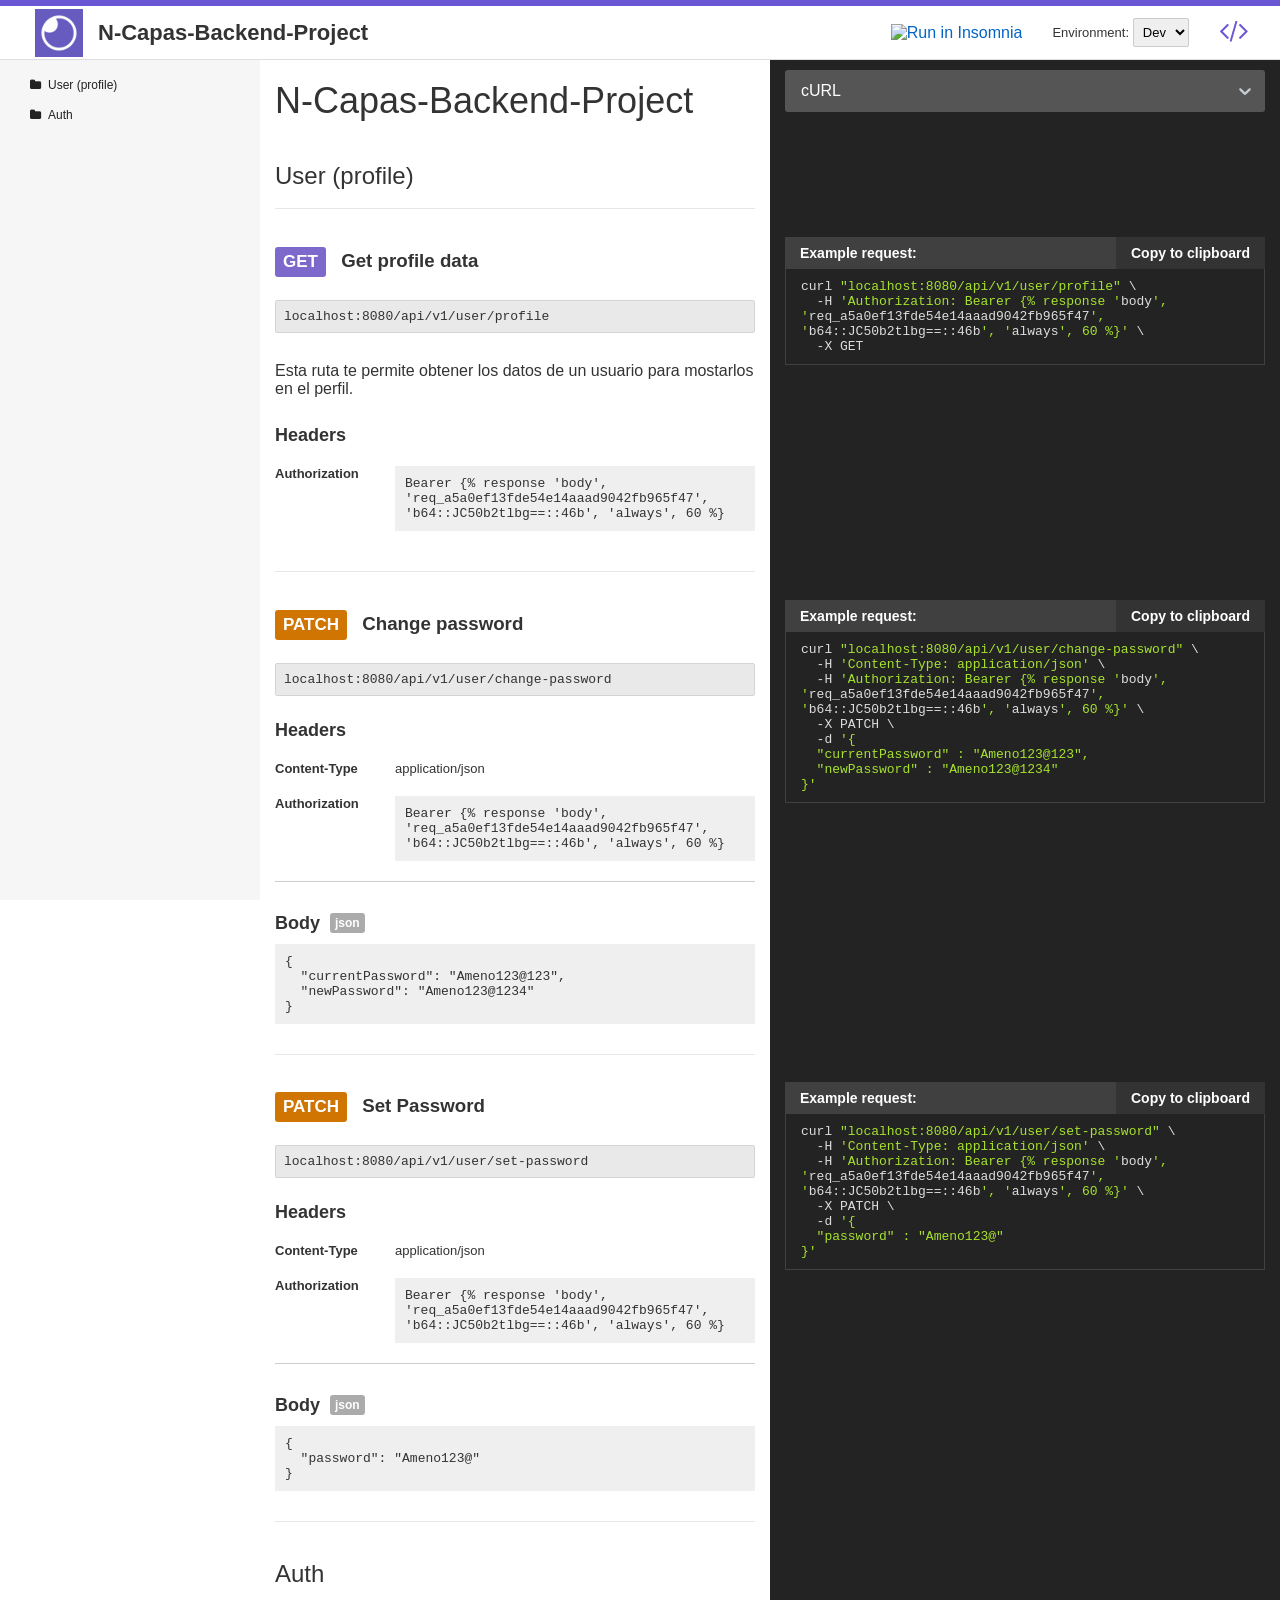
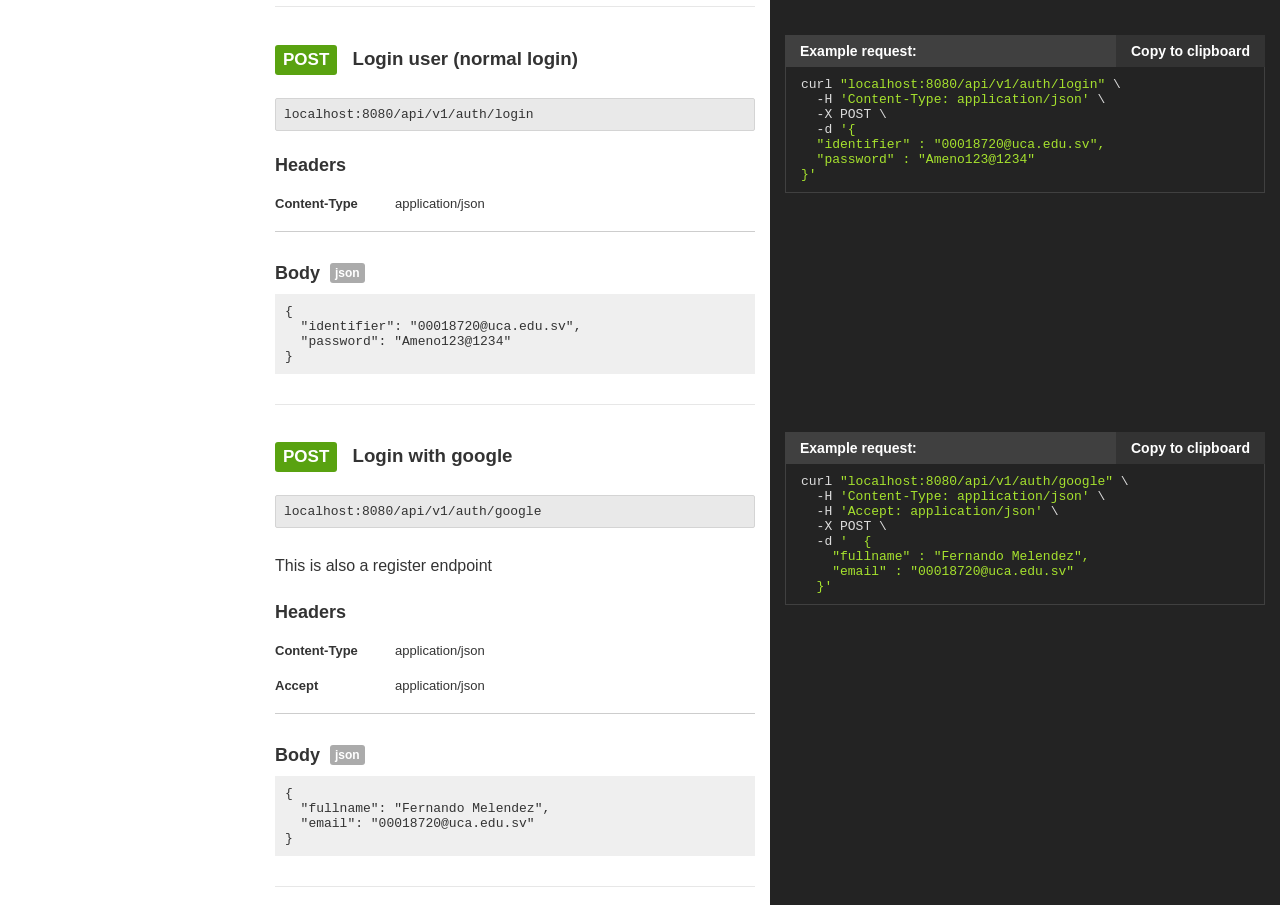
==== index.html @ dd10aa3c ":tada: Add documentation" ====
<!doctype html>
<html>
<head>
  <meta charset="utf8">
  <meta name="generator" content="Insomnia Documenter v0.4.1">
  <meta name="viewport" content="width=device-width, user-scalable=no">
  <link rel="shortcut icon" href="favicon.ico">
  <link rel="stylesheet" href="bundle.css">
  <script defer src="bundle.js"></script>
  <link href="https://stackpath.bootstrapcdn.com/font-awesome/4.7.0/css/font-awesome.min.css" rel="stylesheet"
    integrity="sha384-wvfXpqpZZVQGK6TAh5PVlGOfQNHSoD2xbE+QkPxCAFlNEevoEH3Sl0sibVcOQVnN" crossorigin="anonymous">
</head>
<body>
  <noscript>In order to view this documentation page, you have to enable JavaScript in your web browser.</noscript>
  <div id="app" data-root=""></div>
</body>
</html>
---- bundle.css ----
.item.svelte-u114qp{cursor:default;height:var(--height, 42px);line-height:var(--height, 42px);padding:var(--itemPadding, 0 20px);color:var(--itemColor, inherit);text-overflow:ellipsis;overflow:hidden;white-space:nowrap}.groupHeader.svelte-u114qp{text-transform:var(--groupTitleTextTransform, uppercase)}.groupItem.svelte-u114qp{padding-left:var(--groupItemPaddingLeft, 40px)}.item.svelte-u114qp:active{background:var(--itemActiveBackground, #b9daff)}.item.active.svelte-u114qp{background:var(--itemIsActiveBG, #007aff);color:var(--itemIsActiveColor, #fff)}.item.first.svelte-u114qp{border-radius:var(--itemFirstBorderRadius, 4px 4px 0 0)}.item.hover.svelte-u114qp:not(.active){background:var(--itemHoverBG, #e7f2ff)}
.listContainer.svelte-1rmpqnb{box-shadow:var(--listShadow, 0 2px 3px 0 rgba(44, 62, 80, 0.24));border-radius:var(--listBorderRadius, 4px);max-height:var(--listMaxHeight, 250px);overflow-y:auto;background:var(--listBackground, #fff)}.virtualList.svelte-1rmpqnb{height:var(--virtualListHeight, 200px)}.listGroupTitle.svelte-1rmpqnb{color:var(--groupTitleColor, #8f8f8f);cursor:default;font-size:var(--groupTitleFontSize, 12px);font-weight:var(--groupTitleFontWeight, 600);height:var(--height, 42px);line-height:var(--height, 42px);padding:var(--groupTitlePadding, 0 20px);text-overflow:ellipsis;overflow-x:hidden;white-space:nowrap;text-transform:var(--groupTitleTextTransform, uppercase)}.empty.svelte-1rmpqnb{text-align:var(--listEmptyTextAlign, center);padding:var(--listEmptyPadding, 20px 0);color:var(--listEmptyColor, #78848F)}
.multiSelectItem.svelte-1k6n0vy.svelte-1k6n0vy{background:var(--multiItemBG, #EBEDEF);margin:var(--multiItemMargin, 5px 5px 0 0);border-radius:var(--multiItemBorderRadius, 16px);height:var(--multiItemHeight, 32px);line-height:var(--multiItemHeight, 32px);display:flex;cursor:default;padding:var(--multiItemPadding, 0 10px 0 15px);max-width:100%}.multiSelectItem_label.svelte-1k6n0vy.svelte-1k6n0vy{margin:var(--multiLabelMargin, 0 5px 0 0);overflow:hidden;text-overflow:ellipsis;white-space:nowrap}.multiSelectItem.svelte-1k6n0vy.svelte-1k6n0vy:hover,.multiSelectItem.active.svelte-1k6n0vy.svelte-1k6n0vy{background-color:var(--multiItemActiveBG, #006FFF);color:var(--multiItemActiveColor, #fff)}.multiSelectItem.disabled.svelte-1k6n0vy.svelte-1k6n0vy:hover{background:var(--multiItemDisabledHoverBg, #EBEDEF);color:var(--multiItemDisabledHoverColor, #C1C6CC)}.multiSelectItem_clear.svelte-1k6n0vy.svelte-1k6n0vy{border-radius:var(--multiClearRadius, 50%);background:var(--multiClearBG, #52616F);min-width:var(--multiClearWidth, 16px);max-width:var(--multiClearWidth, 16px);height:var(--multiClearHeight, 16px);position:relative;top:var(--multiClearTop, 8px);text-align:var(--multiClearTextAlign, center);padding:var(--multiClearPadding, 1px)}.multiSelectItem_clear.svelte-1k6n0vy.svelte-1k6n0vy:hover,.active.svelte-1k6n0vy .multiSelectItem_clear.svelte-1k6n0vy{background:var(--multiClearHoverBG, #fff)}.multiSelectItem_clear.svelte-1k6n0vy:hover svg.svelte-1k6n0vy,.active.svelte-1k6n0vy .multiSelectItem_clear svg.svelte-1k6n0vy{fill:var(--multiClearHoverFill, #006FFF)}.multiSelectItem_clear.svelte-1k6n0vy svg.svelte-1k6n0vy{fill:var(--multiClearFill, #EBEDEF);vertical-align:top}
.selectContainer.svelte-l63srs.svelte-l63srs{--padding:0 16px;border:var(--border, 1px solid #d8dbdf);border-radius:var(--borderRadius, 3px);height:var(--height, 42px);position:relative;display:flex;align-items:center;padding:var(--padding);background:var(--background, #fff)}.selectContainer.svelte-l63srs input.svelte-l63srs{cursor:default;border:none;color:var(--inputColor, #3f4f5f);height:var(--height, 42px);line-height:var(--height, 42px);padding:var(--inputPadding, var(--padding));width:100%;background:transparent;font-size:var(--inputFontSize, 14px);letter-spacing:var(--inputLetterSpacing, -0.08px);position:absolute;left:var(--inputLeft, 0)}.selectContainer.svelte-l63srs input.svelte-l63srs::placeholder{color:var(--placeholderColor, #78848f);opacity:var(--placeholderOpacity, 1)}.selectContainer.svelte-l63srs input.svelte-l63srs:focus{outline:none}.selectContainer.svelte-l63srs.svelte-l63srs:hover{border-color:var(--borderHoverColor, #b2b8bf)}.selectContainer.focused.svelte-l63srs.svelte-l63srs{border-color:var(--borderFocusColor, #006fe8)}.selectContainer.disabled.svelte-l63srs.svelte-l63srs{background:var(--disabledBackground, #ebedef);border-color:var(--disabledBorderColor, #ebedef);color:var(--disabledColor, #c1c6cc)}.selectContainer.disabled.svelte-l63srs input.svelte-l63srs::placeholder{color:var(--disabledPlaceholderColor, #c1c6cc);opacity:var(--disabledPlaceholderOpacity, 1)}.selectedItem.svelte-l63srs.svelte-l63srs{line-height:var(--height, 42px);height:var(--height, 42px);overflow-x:hidden;padding:var(--selectedItemPadding, 0 20px 0 0)}.selectedItem.svelte-l63srs.svelte-l63srs:focus{outline:none}.clearSelect.svelte-l63srs.svelte-l63srs{position:absolute;right:var(--clearSelectRight, 10px);top:var(--clearSelectTop, 11px);bottom:var(--clearSelectBottom, 11px);width:var(--clearSelectWidth, 20px);color:var(--clearSelectColor, #c5cacf);flex:none !important}.clearSelect.svelte-l63srs.svelte-l63srs:hover{color:var(--clearSelectHoverColor, #2c3e50)}.selectContainer.focused.svelte-l63srs .clearSelect.svelte-l63srs{color:var(--clearSelectFocusColor, #3f4f5f)}.indicator.svelte-l63srs.svelte-l63srs{position:absolute;right:var(--indicatorRight, 10px);top:var(--indicatorTop, 11px);width:var(--indicatorWidth, 20px);height:var(--indicatorHeight, 20px);color:var(--indicatorColor, #c5cacf)}.indicator.svelte-l63srs svg.svelte-l63srs{display:inline-block;fill:var(--indicatorFill, currentcolor);line-height:1;stroke:var(--indicatorStroke, currentcolor);stroke-width:0}.spinner.svelte-l63srs.svelte-l63srs{position:absolute;right:var(--spinnerRight, 10px);top:var(--spinnerLeft, 11px);width:var(--spinnerWidth, 20px);height:var(--spinnerHeight, 20px);color:var(--spinnerColor, #51ce6c);animation:svelte-l63srs-rotate 0.75s linear infinite}.spinner_icon.svelte-l63srs.svelte-l63srs{display:block;height:100%;transform-origin:center center;width:100%;position:absolute;top:0;bottom:0;left:0;right:0;margin:auto;-webkit-transform:none}.spinner_path.svelte-l63srs.svelte-l63srs{stroke-dasharray:90;stroke-linecap:round}.multiSelect.svelte-l63srs.svelte-l63srs{display:flex;padding:var(--multiSelectPadding, 0 35px 0 16px);height:auto;flex-wrap:wrap;align-items:stretch}.multiSelect.svelte-l63srs>.svelte-l63srs{flex:1 1 50px}.selectContainer.multiSelect.svelte-l63srs input.svelte-l63srs{padding:var(--multiSelectInputPadding, 0);position:relative;margin:var(--multiSelectInputMargin, 0)}.hasError.svelte-l63srs.svelte-l63srs{border:var(--errorBorder, 1px solid #ff2d55);background:var(--errorBackground, #fff)}@keyframes svelte-l63srs-rotate{100%{transform:rotate(360deg)}}
.selection.svelte-17yna57{text-overflow:ellipsis;overflow-x:hidden;white-space:nowrap}
svelte-virtual-list-viewport.svelte-8nn5yg{position:relative;overflow-y:auto;-webkit-overflow-scrolling:touch;display:block}svelte-virtual-list-contents.svelte-8nn5yg,svelte-virtual-list-row.svelte-8nn5yg{display:block}svelte-virtual-list-row.svelte-8nn5yg{overflow:hidden}
.hljs{display:block;overflow-x:auto;padding:0.5em;background:#272822;color:#ddd}.hljs-tag,.hljs-keyword,.hljs-selector-tag,.hljs-literal,.hljs-strong,.hljs-name{color:#f92672}.hljs-code{color:#66d9ef}.hljs-class .hljs-title{color:white}.hljs-attribute,.hljs-symbol,.hljs-regexp,.hljs-link{color:#bf79db}.hljs-string,.hljs-bullet,.hljs-subst,.hljs-title,.hljs-section,.hljs-emphasis,.hljs-type,.hljs-built_in,.hljs-builtin-name,.hljs-selector-attr,.hljs-selector-pseudo,.hljs-addition,.hljs-variable,.hljs-template-tag,.hljs-template-variable{color:#a6e22e}.hljs-comment,.hljs-quote,.hljs-deletion,.hljs-meta{color:#75715e}.hljs-keyword,.hljs-selector-tag,.hljs-literal,.hljs-doctag,.hljs-title,.hljs-section,.hljs-type,.hljs-selector-id{font-weight:bold}html,body{position:relative;width:100%}body{color:#333;margin:0;box-sizing:border-box;font-family:-apple-system, BlinkMacSystemFont, "Segoe UI", Roboto, Oxygen-Sans, Ubuntu, Cantarell, "Helvetica Neue", sans-serif}h1{font-size:36px}h1,h2,h3,h4{font-weight:normal;margin:0;padding:10px 0}hr{border:none;display:block;height:1px;background:#e7e7e7}a{color:#0064c8;text-decoration:none}a:hover{text-decoration:underline}label{display:block}input,button,select,textarea{font-family:inherit;font-size:inherit;padding:0.4em;margin:0 0 0.5em 0;box-sizing:border-box;border:1px solid #ccc;border-radius:2px}input:disabled{color:#ccc}input[type="range"]{height:0}button{color:#333;background-color:#f4f4f4;outline:none}button:active{background-color:#ddd}button:focus{background-color:#666}.row{display:flex;height:100%}.left,.right{box-sizing:border-box;padding:10px 15px;flex:1;min-width:50%}.left{transition-duration:.2s;transition-timing-function:cubic-bezier(0.4, 0, 0.2, 1);transition-property:min-width;will-change:transform}.right{background:#232323;color:#fff;max-width:0}.wrapper.hide-right .left{min-width:100%}.sidebar-list-link{display:block;padding:5px 15px;margin-bottom:5px;text-decoration:none;color:#222;border-top-left-radius:5px;border-bottom-left-radius:5px}.sidebar-list-link:hover{background:rgba(0, 0, 0, 0.05);text-decoration:none}.sidebar-list-link.expanded{background:rgba(0, 0, 0, 0.1)}.sidebar-list-link::before,.sidebar-list-link span,.sidebar-list-link strong{display:inline-block;vertical-align:middle}.sidebar-list-link::before{margin-right:7px}.sidebar-list-link strong{font-size:11px;margin-right:5px}.sidebar-list-link strong.get{color:#7d69cb}.sidebar-list-link strong.post{color:#59a210}.sidebar-list-link strong.put{color:#ff9a1f}.sidebar-list-link strong.patch{color:#d07502}.sidebar-list-link strong.delete{color:#d04444}.sidebar-list-link strong.options,.sidebar-list-link strong.head{color:#1c90b4}.request-title{font-weight:600}.request-title strong{display:inline-block;padding:5px 8px;text-transform:uppercase;color:#fff;border-radius:3px;margin-right:10px;font-size:17px;background:#1c90b4}.request-title strong.get{background:#7d69cb}.request-title strong.post{background:#59a210}.request-title strong.put{background:#ff9a1f}.request-title strong.patch{background:#d07502}.request-title strong.delete{background:#d04444}.hljs{padding:0;background:transparent}.description{overflow-x:auto}.description code,.description pre{background:#eee;text-shadow:0 1px #fff;padding:0 .3em;white-space:pre-wrap;overflow-wrap:break-word}.description pre{padding:10px 15px}.description pre code{padding:0}.language-selector .selectContainer{transition:background 150ms linear}.language-selector .selectContainer:hover{background:#454545}.language-selector .selectContainer *{cursor:pointer !important}.table pre{margin:0;background:#efefef;padding:10px;white-space:pre-wrap;overflow-wrap:break-word}.tables .table:last-child{border-bottom:none !important}.hamburger-toggler{display:none}.example-toggler{margin-right:32px;font-size:1.7em;position:relative;color:#6a57d5;bottom:2px}.example-toggler.inactive{color:#c9c9c9}.env-variable{font-weight:bold;color:white;margin:0 1px;background-color:#414141;padding:2px 6px;border-radius:3px}table{background:#fff;border:solid 1px #ddd;margin-bottom:1.25rem;width:100%;border-collapse:collapse}table thead,table tfoot{background:#f5f5f5}table th,table td{color:#222222;padding:0.5rem}table tr:nth-of-type(even){background:#F9F9F9}@media only screen and (max-width: 1000px){aside{display:none}.content{margin-left:0 !important}.row{display:block}.left,.right{width:auto;max-width:100%}.right{padding:0}.language-selector{padding:10px}.language-selector select{margin:0}header .environment span{display:none}header .title{font-size:18px !important}header .logo{margin-left:0 !important;padding:0 !important}header .environment{padding:0 5px !important}header .run,header .example-toggler{display:none !important}.hamburger-toggler{display:inline-block;padding:15px}}header{box-sizing:border-box;position:fixed;top:0;left:0;right:0;border-bottom:1px solid #dedede;background:#fff;z-index:10000;display:flex;justify-content:space-between;height:60px;overflow:hidden}header .header-left,header .header-right{display:flex;align-items:center;flex-wrap:wrap}header .title{padding:0 10px;margin:0;font-size:22px;font-weight:600;display:inline-block;vertical-align:middle}header .hamburger-toggler{vertical-align:middle;font-size:22px;color:#000;cursor:pointer}header .logo{display:inline-block;vertical-align:middle;padding:0 5px;margin-left:30px;width:48px;height:48px}header .logo img{width:100%;height:100%}header .environment{font-size:13px;padding:0 30px;display:inline-block;vertical-align:middle}header .environment select{margin-bottom:0}header .run{display:inline-block;vertical-align:middle}.example-toggler{cursor:pointer}.wrapper{margin-top:60px}
.error-page.svelte-19j2wr5{width:760px;margin:60px auto 0}@media only screen and ( max-width: 760px ){.error-page.svelte-19j2wr5{width:auto;padding:15px}}
.content.svelte-1jbhgwi{margin-left:260px;overflow-x:hidden}.language-selector.svelte-1jbhgwi{text-align:center}.language-selector.svelte-1jbhgwi{--background:#555;--color:#fff;--listBackground:#343434;--itemHoverBG:#121212;--itemIsActiveBG:#6a57d5;--listMaxHeight:auto;--border:none}
aside.svelte-dekk65{background:#f6f6f6;width:260px;position:fixed;top:60px;left:0;bottom:0;overflow:auto;text-overflow:clip;white-space:nowrap;z-index:10001}aside.visible.svelte-dekk65{display:block}
.anchor.svelte-1qvssvw.svelte-1qvssvw{display:block;position:relative;top:-60px;visibility:hidden;height:0}pre.url.svelte-1qvssvw.svelte-1qvssvw{padding:8px;background:#e9e9e9;border:1px solid #d4d4d4;border-radius:2px;overflow-x:auto}.code-example.svelte-1qvssvw .header.svelte-1qvssvw{display:flex;justify-content:space-between;background:#404040;color:#fff;font-size:14px;font-weight:600}.code-example.svelte-1qvssvw .header .title.svelte-1qvssvw,.code-example.svelte-1qvssvw .header .copy span.svelte-1qvssvw{padding:8px 15px}.code-example.svelte-1qvssvw .header .copy span.svelte-1qvssvw{cursor:pointer;display:inline-block;text-decoration:none !important;color:#fff;background:#333}.code-example.svelte-1qvssvw pre.svelte-1qvssvw{padding:10px 15px;border:1px solid #404040;border-top:0;margin:0;white-space:pre-wrap;overflow-x:auto}.example-response.svelte-1qvssvw.svelte-1qvssvw{margin-top:25px}.example-response.default.svelte-1qvssvw .header.svelte-1qvssvw{background:#675bc0}.example-response.default.svelte-1qvssvw pre.svelte-1qvssvw{border-color:#675bc0}.example-response.info.svelte-1qvssvw .header.svelte-1qvssvw{background:#3949ab}.example-response.info.svelte-1qvssvw pre.svelte-1qvssvw{border-color:#3949ab}.example-response.success.svelte-1qvssvw .header.svelte-1qvssvw{background:#43a047}.example-response.success.svelte-1qvssvw pre.svelte-1qvssvw{border-color:#43a047}.example-response.redirect.svelte-1qvssvw .header.svelte-1qvssvw{background:#6d4c41}.example-response.redirect.svelte-1qvssvw pre.svelte-1qvssvw{border-color:#6d4c41}.example-response.client-error.svelte-1qvssvw .header.svelte-1qvssvw{background:#fb8c00}.example-response.client-error.svelte-1qvssvw pre.svelte-1qvssvw{border-color:#fb8c00}.example-response.server-error.svelte-1qvssvw .header.svelte-1qvssvw{background:#e53935}.example-response.server-error.svelte-1qvssvw pre.svelte-1qvssvw{border-color:#e53935}
.table.svelte-t9o7qk.svelte-t9o7qk{padding:10px 0;border-bottom:1px solid #cdcdcd;margin-bottom:20px}.table.svelte-t9o7qk .header.svelte-t9o7qk{font-size:18px;font-weight:600;margin-bottom:10px}.table.svelte-t9o7qk .header span.svelte-t9o7qk,.table.svelte-t9o7qk .header .note.svelte-t9o7qk{display:inline-block;vertical-align:middle}.table.svelte-t9o7qk .header .note.svelte-t9o7qk{font-size:12px;margin-left:5px;padding:3px 5px;background:#ababab;border-radius:3px;color:#fff}.table.svelte-t9o7qk .row.svelte-t9o7qk{display:flex;justify-content:space-between;font-size:13px}.table.svelte-t9o7qk .row .name.svelte-t9o7qk,.table.svelte-t9o7qk .row .value.svelte-t9o7qk{padding:10px 0;overflow-wrap:break-word}.table.svelte-t9o7qk .row .name.svelte-t9o7qk{font-weight:600;min-width:25%}.table.svelte-t9o7qk .row .value.svelte-t9o7qk{width:75%}.table.svelte-t9o7qk .row.description.svelte-t9o7qk{color:#787878;margin-bottom:10px}
.sidebar-list-link.svelte-dbizbl{cursor:pointer}.sidebar-list-link.svelte-dbizbl::before{font-family:FontAwesome;content:'\f07b'}.sidebar-list-link.expanded.svelte-dbizbl::before{content:'\f07c'}ul.svelte-dbizbl{list-style-type:none;padding-inline-start:15px;font-size:12px}

/*# sourceMappingURL=bundle.css.map */
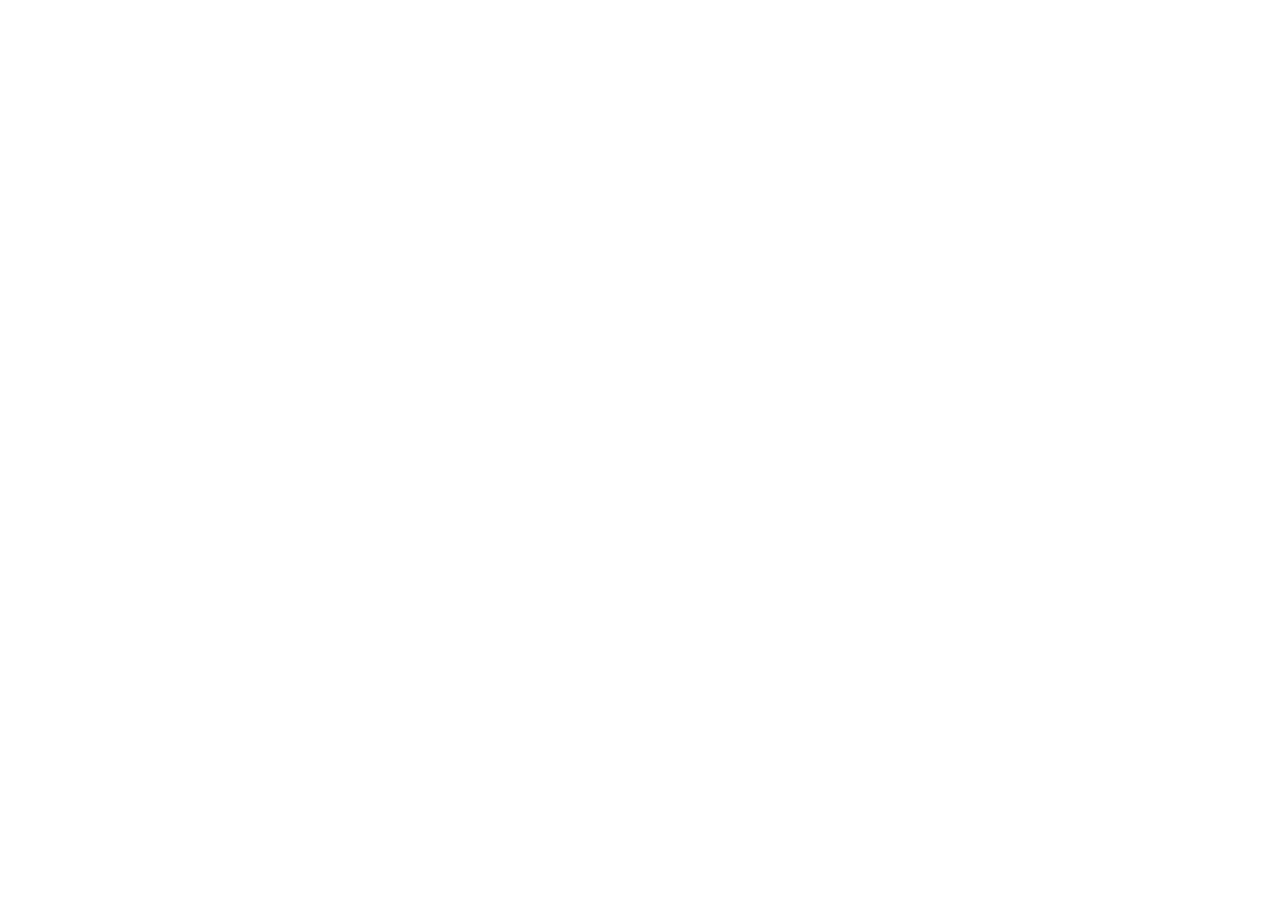
==== commit 984cb434: ":tada: Add new enviroment" ====
--- a/index.html
+++ b/index.html
@@ -4,14 +4,14 @@
   <meta charset="utf8">
   <meta name="generator" content="Insomnia Documenter v0.4.1">
   <meta name="viewport" content="width=device-width, user-scalable=no">
-  <link rel="shortcut icon" href="favicon.ico">
-  <link rel="stylesheet" href="bundle.css">
-  <script defer src="bundle.js"></script>
+  <link rel="shortcut icon" href="C:/Users/ferme/OneDrive/Escritorio/documentation/favicon.ico">
+  <link rel="stylesheet" href="C:/Users/ferme/OneDrive/Escritorio/documentation/bundle.css">
+  <script defer src="C:/Users/ferme/OneDrive/Escritorio/documentation/bundle.js"></script>
   <link href="https://stackpath.bootstrapcdn.com/font-awesome/4.7.0/css/font-awesome.min.css" rel="stylesheet"
     integrity="sha384-wvfXpqpZZVQGK6TAh5PVlGOfQNHSoD2xbE+QkPxCAFlNEevoEH3Sl0sibVcOQVnN" crossorigin="anonymous">
 </head>
 <body>
   <noscript>In order to view this documentation page, you have to enable JavaScript in your web browser.</noscript>
-  <div id="app" data-root=""></div>
+  <div id="app" data-root="C:/Users/ferme/OneDrive/Escritorio/documentation"></div>
 </body>
 </html>
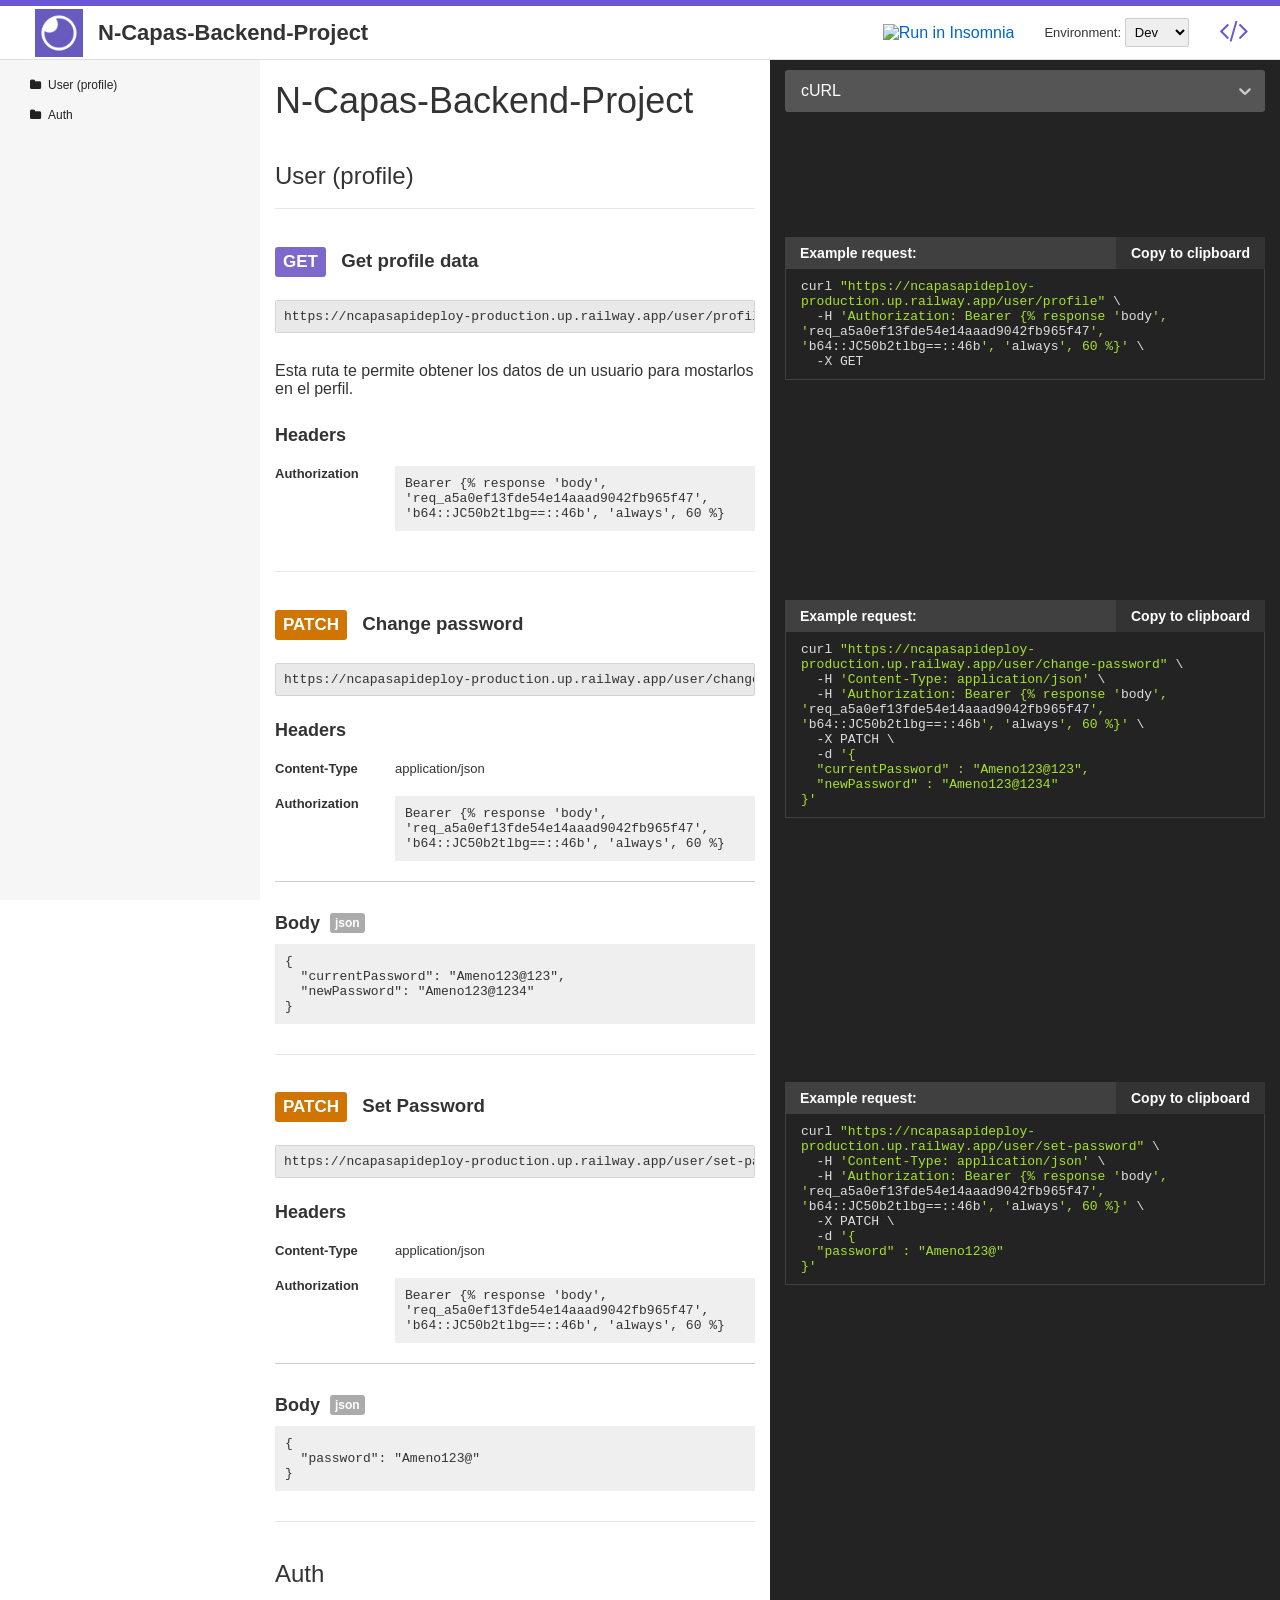
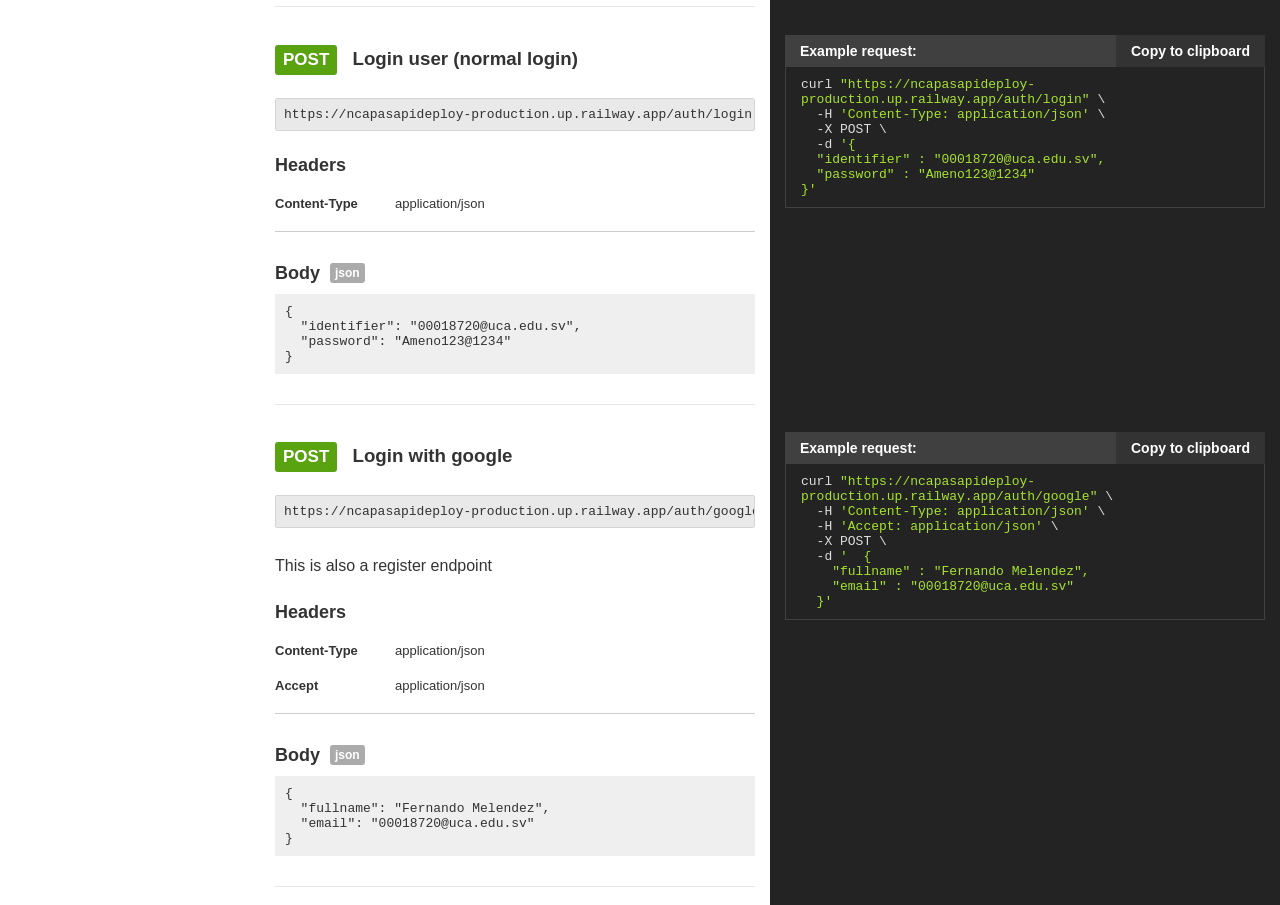
==== commit 450d7ad9: ":rocket: Publish updated data" ====
--- a/index.html
+++ b/index.html
@@ -4,14 +4,14 @@
   <meta charset="utf8">
   <meta name="generator" content="Insomnia Documenter v0.4.1">
   <meta name="viewport" content="width=device-width, user-scalable=no">
-  <link rel="shortcut icon" href="C:/Users/ferme/OneDrive/Escritorio/documentation/favicon.ico">
-  <link rel="stylesheet" href="C:/Users/ferme/OneDrive/Escritorio/documentation/bundle.css">
-  <script defer src="C:/Users/ferme/OneDrive/Escritorio/documentation/bundle.js"></script>
+  <link rel="shortcut icon" href="favicon.ico">
+  <link rel="stylesheet" href="bundle.css">
+  <script defer src="bundle.js"></script>
   <link href="https://stackpath.bootstrapcdn.com/font-awesome/4.7.0/css/font-awesome.min.css" rel="stylesheet"
     integrity="sha384-wvfXpqpZZVQGK6TAh5PVlGOfQNHSoD2xbE+QkPxCAFlNEevoEH3Sl0sibVcOQVnN" crossorigin="anonymous">
 </head>
 <body>
   <noscript>In order to view this documentation page, you have to enable JavaScript in your web browser.</noscript>
-  <div id="app" data-root="C:/Users/ferme/OneDrive/Escritorio/documentation"></div>
+  <div id="app" data-root=""></div>
 </body>
 </html>
--- a/bundle.css
+++ b/bundle.css
@@ -0,0 +1,15 @@
+.item.svelte-u114qp{cursor:default;height:var(--height, 42px);line-height:var(--height, 42px);padding:var(--itemPadding, 0 20px);color:var(--itemColor, inherit);text-overflow:ellipsis;overflow:hidden;white-space:nowrap}.groupHeader.svelte-u114qp{text-transform:var(--groupTitleTextTransform, uppercase)}.groupItem.svelte-u114qp{padding-left:var(--groupItemPaddingLeft, 40px)}.item.svelte-u114qp:active{background:var(--itemActiveBackground, #b9daff)}.item.active.svelte-u114qp{background:var(--itemIsActiveBG, #007aff);color:var(--itemIsActiveColor, #fff)}.item.first.svelte-u114qp{border-radius:var(--itemFirstBorderRadius, 4px 4px 0 0)}.item.hover.svelte-u114qp:not(.active){background:var(--itemHoverBG, #e7f2ff)}
+.listContainer.svelte-1rmpqnb{box-shadow:var(--listShadow, 0 2px 3px 0 rgba(44, 62, 80, 0.24));border-radius:var(--listBorderRadius, 4px);max-height:var(--listMaxHeight, 250px);overflow-y:auto;background:var(--listBackground, #fff)}.virtualList.svelte-1rmpqnb{height:var(--virtualListHeight, 200px)}.listGroupTitle.svelte-1rmpqnb{color:var(--groupTitleColor, #8f8f8f);cursor:default;font-size:var(--groupTitleFontSize, 12px);font-weight:var(--groupTitleFontWeight, 600);height:var(--height, 42px);line-height:var(--height, 42px);padding:var(--groupTitlePadding, 0 20px);text-overflow:ellipsis;overflow-x:hidden;white-space:nowrap;text-transform:var(--groupTitleTextTransform, uppercase)}.empty.svelte-1rmpqnb{text-align:var(--listEmptyTextAlign, center);padding:var(--listEmptyPadding, 20px 0);color:var(--listEmptyColor, #78848F)}
+.multiSelectItem.svelte-1k6n0vy.svelte-1k6n0vy{background:var(--multiItemBG, #EBEDEF);margin:var(--multiItemMargin, 5px 5px 0 0);border-radius:var(--multiItemBorderRadius, 16px);height:var(--multiItemHeight, 32px);line-height:var(--multiItemHeight, 32px);display:flex;cursor:default;padding:var(--multiItemPadding, 0 10px 0 15px);max-width:100%}.multiSelectItem_label.svelte-1k6n0vy.svelte-1k6n0vy{margin:var(--multiLabelMargin, 0 5px 0 0);overflow:hidden;text-overflow:ellipsis;white-space:nowrap}.multiSelectItem.svelte-1k6n0vy.svelte-1k6n0vy:hover,.multiSelectItem.active.svelte-1k6n0vy.svelte-1k6n0vy{background-color:var(--multiItemActiveBG, #006FFF);color:var(--multiItemActiveColor, #fff)}.multiSelectItem.disabled.svelte-1k6n0vy.svelte-1k6n0vy:hover{background:var(--multiItemDisabledHoverBg, #EBEDEF);color:var(--multiItemDisabledHoverColor, #C1C6CC)}.multiSelectItem_clear.svelte-1k6n0vy.svelte-1k6n0vy{border-radius:var(--multiClearRadius, 50%);background:var(--multiClearBG, #52616F);min-width:var(--multiClearWidth, 16px);max-width:var(--multiClearWidth, 16px);height:var(--multiClearHeight, 16px);position:relative;top:var(--multiClearTop, 8px);text-align:var(--multiClearTextAlign, center);padding:var(--multiClearPadding, 1px)}.multiSelectItem_clear.svelte-1k6n0vy.svelte-1k6n0vy:hover,.active.svelte-1k6n0vy .multiSelectItem_clear.svelte-1k6n0vy{background:var(--multiClearHoverBG, #fff)}.multiSelectItem_clear.svelte-1k6n0vy:hover svg.svelte-1k6n0vy,.active.svelte-1k6n0vy .multiSelectItem_clear svg.svelte-1k6n0vy{fill:var(--multiClearHoverFill, #006FFF)}.multiSelectItem_clear.svelte-1k6n0vy svg.svelte-1k6n0vy{fill:var(--multiClearFill, #EBEDEF);vertical-align:top}
+.selectContainer.svelte-l63srs.svelte-l63srs{--padding:0 16px;border:var(--border, 1px solid #d8dbdf);border-radius:var(--borderRadius, 3px);height:var(--height, 42px);position:relative;display:flex;align-items:center;padding:var(--padding);background:var(--background, #fff)}.selectContainer.svelte-l63srs input.svelte-l63srs{cursor:default;border:none;color:var(--inputColor, #3f4f5f);height:var(--height, 42px);line-height:var(--height, 42px);padding:var(--inputPadding, var(--padding));width:100%;background:transparent;font-size:var(--inputFontSize, 14px);letter-spacing:var(--inputLetterSpacing, -0.08px);position:absolute;left:var(--inputLeft, 0)}.selectContainer.svelte-l63srs input.svelte-l63srs::placeholder{color:var(--placeholderColor, #78848f);opacity:var(--placeholderOpacity, 1)}.selectContainer.svelte-l63srs input.svelte-l63srs:focus{outline:none}.selectContainer.svelte-l63srs.svelte-l63srs:hover{border-color:var(--borderHoverColor, #b2b8bf)}.selectContainer.focused.svelte-l63srs.svelte-l63srs{border-color:var(--borderFocusColor, #006fe8)}.selectContainer.disabled.svelte-l63srs.svelte-l63srs{background:var(--disabledBackground, #ebedef);border-color:var(--disabledBorderColor, #ebedef);color:var(--disabledColor, #c1c6cc)}.selectContainer.disabled.svelte-l63srs input.svelte-l63srs::placeholder{color:var(--disabledPlaceholderColor, #c1c6cc);opacity:var(--disabledPlaceholderOpacity, 1)}.selectedItem.svelte-l63srs.svelte-l63srs{line-height:var(--height, 42px);height:var(--height, 42px);overflow-x:hidden;padding:var(--selectedItemPadding, 0 20px 0 0)}.selectedItem.svelte-l63srs.svelte-l63srs:focus{outline:none}.clearSelect.svelte-l63srs.svelte-l63srs{position:absolute;right:var(--clearSelectRight, 10px);top:var(--clearSelectTop, 11px);bottom:var(--clearSelectBottom, 11px);width:var(--clearSelectWidth, 20px);color:var(--clearSelectColor, #c5cacf);flex:none !important}.clearSelect.svelte-l63srs.svelte-l63srs:hover{color:var(--clearSelectHoverColor, #2c3e50)}.selectContainer.focused.svelte-l63srs .clearSelect.svelte-l63srs{color:var(--clearSelectFocusColor, #3f4f5f)}.indicator.svelte-l63srs.svelte-l63srs{position:absolute;right:var(--indicatorRight, 10px);top:var(--indicatorTop, 11px);width:var(--indicatorWidth, 20px);height:var(--indicatorHeight, 20px);color:var(--indicatorColor, #c5cacf)}.indicator.svelte-l63srs svg.svelte-l63srs{display:inline-block;fill:var(--indicatorFill, currentcolor);line-height:1;stroke:var(--indicatorStroke, currentcolor);stroke-width:0}.spinner.svelte-l63srs.svelte-l63srs{position:absolute;right:var(--spinnerRight, 10px);top:var(--spinnerLeft, 11px);width:var(--spinnerWidth, 20px);height:var(--spinnerHeight, 20px);color:var(--spinnerColor, #51ce6c);animation:svelte-l63srs-rotate 0.75s linear infinite}.spinner_icon.svelte-l63srs.svelte-l63srs{display:block;height:100%;transform-origin:center center;width:100%;position:absolute;top:0;bottom:0;left:0;right:0;margin:auto;-webkit-transform:none}.spinner_path.svelte-l63srs.svelte-l63srs{stroke-dasharray:90;stroke-linecap:round}.multiSelect.svelte-l63srs.svelte-l63srs{display:flex;padding:var(--multiSelectPadding, 0 35px 0 16px);height:auto;flex-wrap:wrap;align-items:stretch}.multiSelect.svelte-l63srs>.svelte-l63srs{flex:1 1 50px}.selectContainer.multiSelect.svelte-l63srs input.svelte-l63srs{padding:var(--multiSelectInputPadding, 0);position:relative;margin:var(--multiSelectInputMargin, 0)}.hasError.svelte-l63srs.svelte-l63srs{border:var(--errorBorder, 1px solid #ff2d55);background:var(--errorBackground, #fff)}@keyframes svelte-l63srs-rotate{100%{transform:rotate(360deg)}}
+.selection.svelte-17yna57{text-overflow:ellipsis;overflow-x:hidden;white-space:nowrap}
+svelte-virtual-list-viewport.svelte-8nn5yg{position:relative;overflow-y:auto;-webkit-overflow-scrolling:touch;display:block}svelte-virtual-list-contents.svelte-8nn5yg,svelte-virtual-list-row.svelte-8nn5yg{display:block}svelte-virtual-list-row.svelte-8nn5yg{overflow:hidden}
+.hljs{display:block;overflow-x:auto;padding:0.5em;background:#272822;color:#ddd}.hljs-tag,.hljs-keyword,.hljs-selector-tag,.hljs-literal,.hljs-strong,.hljs-name{color:#f92672}.hljs-code{color:#66d9ef}.hljs-class .hljs-title{color:white}.hljs-attribute,.hljs-symbol,.hljs-regexp,.hljs-link{color:#bf79db}.hljs-string,.hljs-bullet,.hljs-subst,.hljs-title,.hljs-section,.hljs-emphasis,.hljs-type,.hljs-built_in,.hljs-builtin-name,.hljs-selector-attr,.hljs-selector-pseudo,.hljs-addition,.hljs-variable,.hljs-template-tag,.hljs-template-variable{color:#a6e22e}.hljs-comment,.hljs-quote,.hljs-deletion,.hljs-meta{color:#75715e}.hljs-keyword,.hljs-selector-tag,.hljs-literal,.hljs-doctag,.hljs-title,.hljs-section,.hljs-type,.hljs-selector-id{font-weight:bold}html,body{position:relative;width:100%}body{color:#333;margin:0;box-sizing:border-box;font-family:-apple-system, BlinkMacSystemFont, "Segoe UI", Roboto, Oxygen-Sans, Ubuntu, Cantarell, "Helvetica Neue", sans-serif}h1{font-size:36px}h1,h2,h3,h4{font-weight:normal;margin:0;padding:10px 0}hr{border:none;display:block;height:1px;background:#e7e7e7}a{color:#0064c8;text-decoration:none}a:hover{text-decoration:underline}label{display:block}input,button,select,textarea{font-family:inherit;font-size:inherit;padding:0.4em;margin:0 0 0.5em 0;box-sizing:border-box;border:1px solid #ccc;border-radius:2px}input:disabled{color:#ccc}input[type="range"]{height:0}button{color:#333;background-color:#f4f4f4;outline:none}button:active{background-color:#ddd}button:focus{background-color:#666}.row{display:flex;height:100%}.left,.right{box-sizing:border-box;padding:10px 15px;flex:1;min-width:50%}.left{transition-duration:.2s;transition-timing-function:cubic-bezier(0.4, 0, 0.2, 1);transition-property:min-width;will-change:transform}.right{background:#232323;color:#fff;max-width:0}.wrapper.hide-right .left{min-width:100%}.sidebar-list-link{display:block;padding:5px 15px;margin-bottom:5px;text-decoration:none;color:#222;border-top-left-radius:5px;border-bottom-left-radius:5px}.sidebar-list-link:hover{background:rgba(0, 0, 0, 0.05);text-decoration:none}.sidebar-list-link.expanded{background:rgba(0, 0, 0, 0.1)}.sidebar-list-link::before,.sidebar-list-link span,.sidebar-list-link strong{display:inline-block;vertical-align:middle}.sidebar-list-link::before{margin-right:7px}.sidebar-list-link strong{font-size:11px;margin-right:5px}.sidebar-list-link strong.get{color:#7d69cb}.sidebar-list-link strong.post{color:#59a210}.sidebar-list-link strong.put{color:#ff9a1f}.sidebar-list-link strong.patch{color:#d07502}.sidebar-list-link strong.delete{color:#d04444}.sidebar-list-link strong.options,.sidebar-list-link strong.head{color:#1c90b4}.request-title{font-weight:600}.request-title strong{display:inline-block;padding:5px 8px;text-transform:uppercase;color:#fff;border-radius:3px;margin-right:10px;font-size:17px;background:#1c90b4}.request-title strong.get{background:#7d69cb}.request-title strong.post{background:#59a210}.request-title strong.put{background:#ff9a1f}.request-title strong.patch{background:#d07502}.request-title strong.delete{background:#d04444}.hljs{padding:0;background:transparent}.description{overflow-x:auto}.description code,.description pre{background:#eee;text-shadow:0 1px #fff;padding:0 .3em;white-space:pre-wrap;overflow-wrap:break-word}.description pre{padding:10px 15px}.description pre code{padding:0}.language-selector .selectContainer{transition:background 150ms linear}.language-selector .selectContainer:hover{background:#454545}.language-selector .selectContainer *{cursor:pointer !important}.table pre{margin:0;background:#efefef;padding:10px;white-space:pre-wrap;overflow-wrap:break-word}.tables .table:last-child{border-bottom:none !important}.hamburger-toggler{display:none}.example-toggler{margin-right:32px;font-size:1.7em;position:relative;color:#6a57d5;bottom:2px}.example-toggler.inactive{color:#c9c9c9}.env-variable{font-weight:bold;color:white;margin:0 1px;background-color:#414141;padding:2px 6px;border-radius:3px}table{background:#fff;border:solid 1px #ddd;margin-bottom:1.25rem;width:100%;border-collapse:collapse}table thead,table tfoot{background:#f5f5f5}table th,table td{color:#222222;padding:0.5rem}table tr:nth-of-type(even){background:#F9F9F9}@media only screen and (max-width: 1000px){aside{display:none}.content{margin-left:0 !important}.row{display:block}.left,.right{width:auto;max-width:100%}.right{padding:0}.language-selector{padding:10px}.language-selector select{margin:0}header .environment span{display:none}header .title{font-size:18px !important}header .logo{margin-left:0 !important;padding:0 !important}header .environment{padding:0 5px !important}header .run,header .example-toggler{display:none !important}.hamburger-toggler{display:inline-block;padding:15px}}header{box-sizing:border-box;position:fixed;top:0;left:0;right:0;border-bottom:1px solid #dedede;background:#fff;z-index:10000;display:flex;justify-content:space-between;height:60px;overflow:hidden}header .header-left,header .header-right{display:flex;align-items:center;flex-wrap:wrap}header .title{padding:0 10px;margin:0;font-size:22px;font-weight:600;display:inline-block;vertical-align:middle}header .hamburger-toggler{vertical-align:middle;font-size:22px;color:#000;cursor:pointer}header .logo{display:inline-block;vertical-align:middle;padding:0 5px;margin-left:30px;width:48px;height:48px}header .logo img{width:100%;height:100%}header .environment{font-size:13px;padding:0 30px;display:inline-block;vertical-align:middle}header .environment select{margin-bottom:0}header .run{display:inline-block;vertical-align:middle}.example-toggler{cursor:pointer}.wrapper{margin-top:60px}
+.error-page.svelte-19j2wr5{width:760px;margin:60px auto 0}@media only screen and ( max-width: 760px ){.error-page.svelte-19j2wr5{width:auto;padding:15px}}
+.content.svelte-1jbhgwi{margin-left:260px;overflow-x:hidden}.language-selector.svelte-1jbhgwi{text-align:center}.language-selector.svelte-1jbhgwi{--background:#555;--color:#fff;--listBackground:#343434;--itemHoverBG:#121212;--itemIsActiveBG:#6a57d5;--listMaxHeight:auto;--border:none}
+aside.svelte-dekk65{background:#f6f6f6;width:260px;position:fixed;top:60px;left:0;bottom:0;overflow:auto;text-overflow:clip;white-space:nowrap;z-index:10001}aside.visible.svelte-dekk65{display:block}
+.anchor.svelte-1qvssvw.svelte-1qvssvw{display:block;position:relative;top:-60px;visibility:hidden;height:0}pre.url.svelte-1qvssvw.svelte-1qvssvw{padding:8px;background:#e9e9e9;border:1px solid #d4d4d4;border-radius:2px;overflow-x:auto}.code-example.svelte-1qvssvw .header.svelte-1qvssvw{display:flex;justify-content:space-between;background:#404040;color:#fff;font-size:14px;font-weight:600}.code-example.svelte-1qvssvw .header .title.svelte-1qvssvw,.code-example.svelte-1qvssvw .header .copy span.svelte-1qvssvw{padding:8px 15px}.code-example.svelte-1qvssvw .header .copy span.svelte-1qvssvw{cursor:pointer;display:inline-block;text-decoration:none !important;color:#fff;background:#333}.code-example.svelte-1qvssvw pre.svelte-1qvssvw{padding:10px 15px;border:1px solid #404040;border-top:0;margin:0;white-space:pre-wrap;overflow-x:auto}.example-response.svelte-1qvssvw.svelte-1qvssvw{margin-top:25px}.example-response.default.svelte-1qvssvw .header.svelte-1qvssvw{background:#675bc0}.example-response.default.svelte-1qvssvw pre.svelte-1qvssvw{border-color:#675bc0}.example-response.info.svelte-1qvssvw .header.svelte-1qvssvw{background:#3949ab}.example-response.info.svelte-1qvssvw pre.svelte-1qvssvw{border-color:#3949ab}.example-response.success.svelte-1qvssvw .header.svelte-1qvssvw{background:#43a047}.example-response.success.svelte-1qvssvw pre.svelte-1qvssvw{border-color:#43a047}.example-response.redirect.svelte-1qvssvw .header.svelte-1qvssvw{background:#6d4c41}.example-response.redirect.svelte-1qvssvw pre.svelte-1qvssvw{border-color:#6d4c41}.example-response.client-error.svelte-1qvssvw .header.svelte-1qvssvw{background:#fb8c00}.example-response.client-error.svelte-1qvssvw pre.svelte-1qvssvw{border-color:#fb8c00}.example-response.server-error.svelte-1qvssvw .header.svelte-1qvssvw{background:#e53935}.example-response.server-error.svelte-1qvssvw pre.svelte-1qvssvw{border-color:#e53935}
+.table.svelte-t9o7qk.svelte-t9o7qk{padding:10px 0;border-bottom:1px solid #cdcdcd;margin-bottom:20px}.table.svelte-t9o7qk .header.svelte-t9o7qk{font-size:18px;font-weight:600;margin-bottom:10px}.table.svelte-t9o7qk .header span.svelte-t9o7qk,.table.svelte-t9o7qk .header .note.svelte-t9o7qk{display:inline-block;vertical-align:middle}.table.svelte-t9o7qk .header .note.svelte-t9o7qk{font-size:12px;margin-left:5px;padding:3px 5px;background:#ababab;border-radius:3px;color:#fff}.table.svelte-t9o7qk .row.svelte-t9o7qk{display:flex;justify-content:space-between;font-size:13px}.table.svelte-t9o7qk .row .name.svelte-t9o7qk,.table.svelte-t9o7qk .row .value.svelte-t9o7qk{padding:10px 0;overflow-wrap:break-word}.table.svelte-t9o7qk .row .name.svelte-t9o7qk{font-weight:600;min-width:25%}.table.svelte-t9o7qk .row .value.svelte-t9o7qk{width:75%}.table.svelte-t9o7qk .row.description.svelte-t9o7qk{color:#787878;margin-bottom:10px}
+.sidebar-list-link.svelte-dbizbl{cursor:pointer}.sidebar-list-link.svelte-dbizbl::before{font-family:FontAwesome;content:'\f07b'}.sidebar-list-link.expanded.svelte-dbizbl::before{content:'\f07c'}ul.svelte-dbizbl{list-style-type:none;padding-inline-start:15px;font-size:12px}
+
+/*# sourceMappingURL=bundle.css.map */
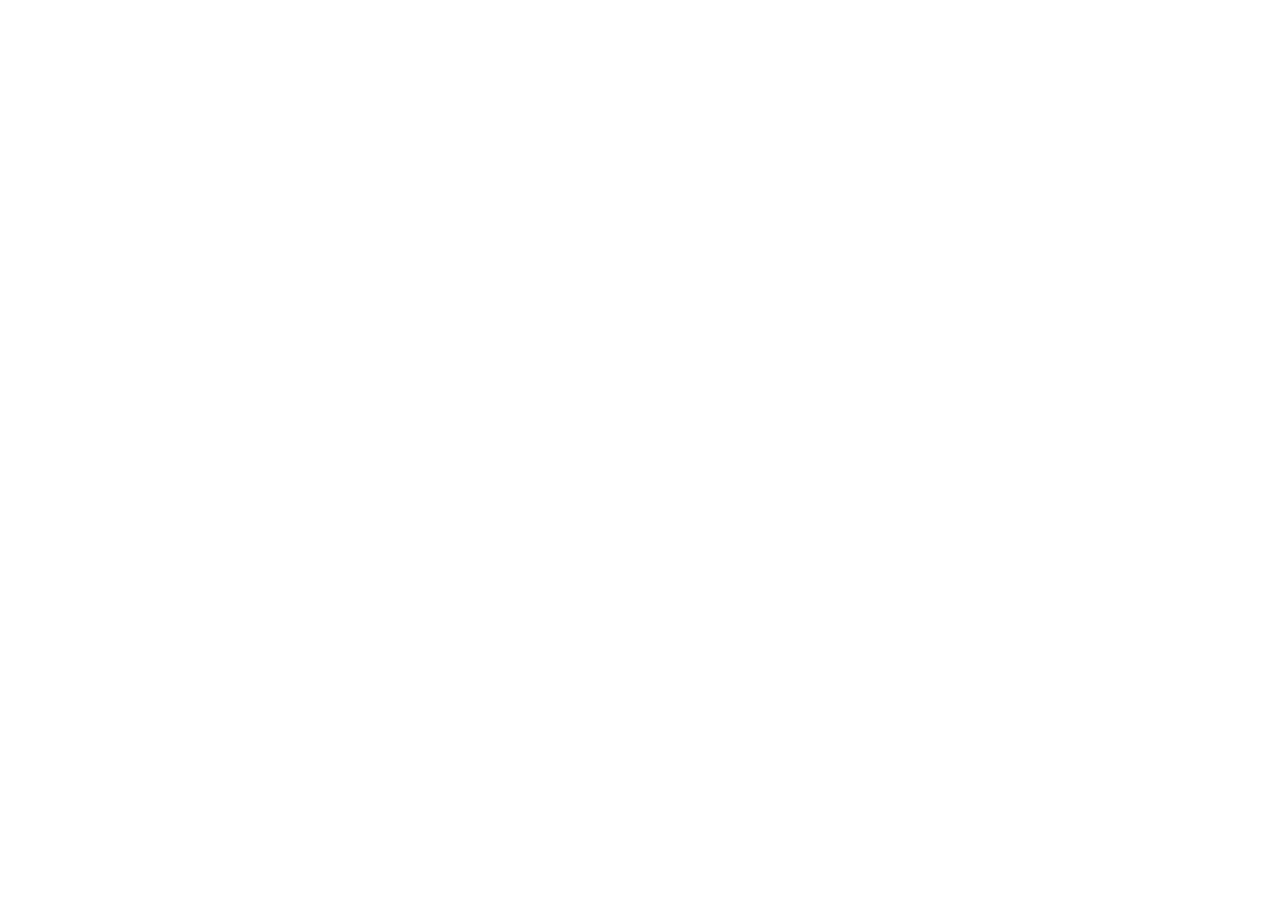
==== commit 8e66bc81: ":rocket: Update base url" ====
--- a/index.html
+++ b/index.html
@@ -4,14 +4,14 @@
   <meta charset="utf8">
   <meta name="generator" content="Insomnia Documenter v0.4.1">
   <meta name="viewport" content="width=device-width, user-scalable=no">
-  <link rel="shortcut icon" href="favicon.ico">
-  <link rel="stylesheet" href="bundle.css">
-  <script defer src="bundle.js"></script>
+  <link rel="shortcut icon" href="C:/Users/ferme/OneDrive/Escritorio/documentation/favicon.ico">
+  <link rel="stylesheet" href="C:/Users/ferme/OneDrive/Escritorio/documentation/bundle.css">
+  <script defer src="C:/Users/ferme/OneDrive/Escritorio/documentation/bundle.js"></script>
   <link href="https://stackpath.bootstrapcdn.com/font-awesome/4.7.0/css/font-awesome.min.css" rel="stylesheet"
     integrity="sha384-wvfXpqpZZVQGK6TAh5PVlGOfQNHSoD2xbE+QkPxCAFlNEevoEH3Sl0sibVcOQVnN" crossorigin="anonymous">
 </head>
 <body>
   <noscript>In order to view this documentation page, you have to enable JavaScript in your web browser.</noscript>
-  <div id="app" data-root=""></div>
+  <div id="app" data-root="C:/Users/ferme/OneDrive/Escritorio/documentation"></div>
 </body>
 </html>
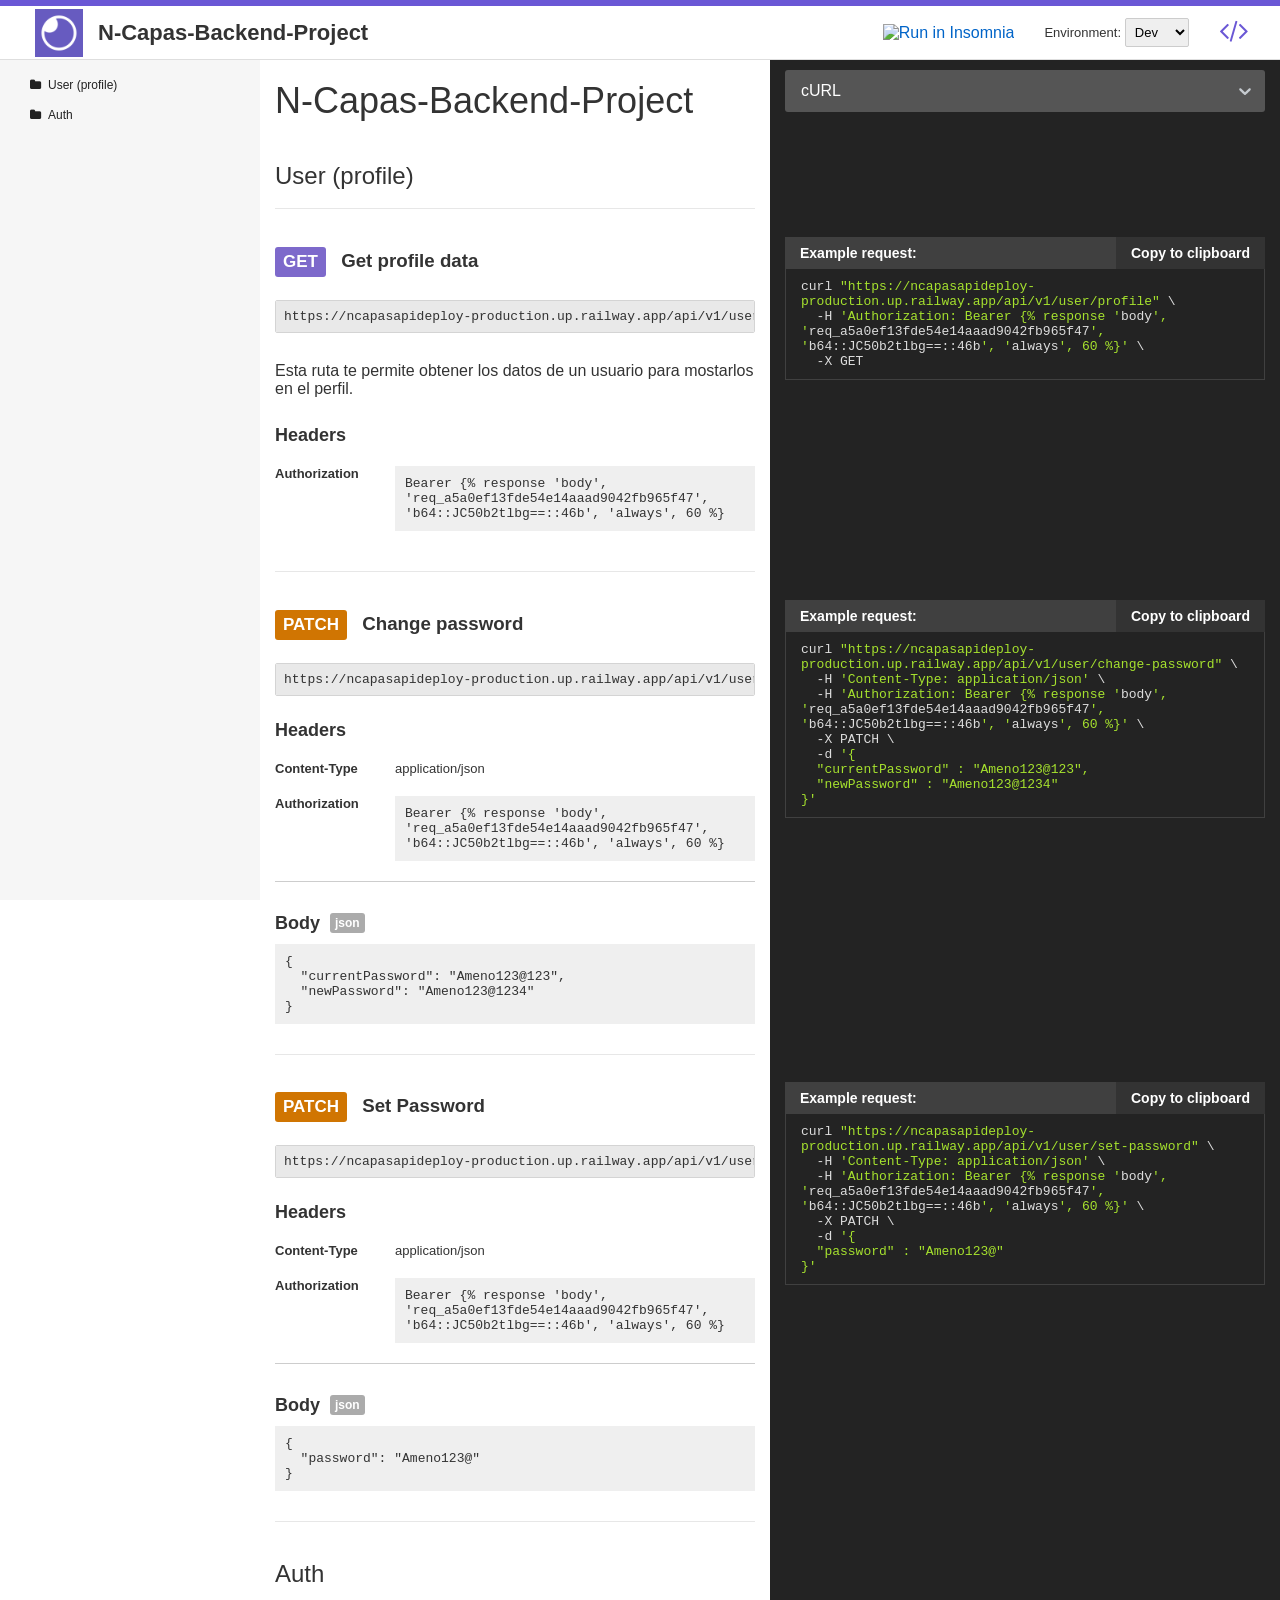
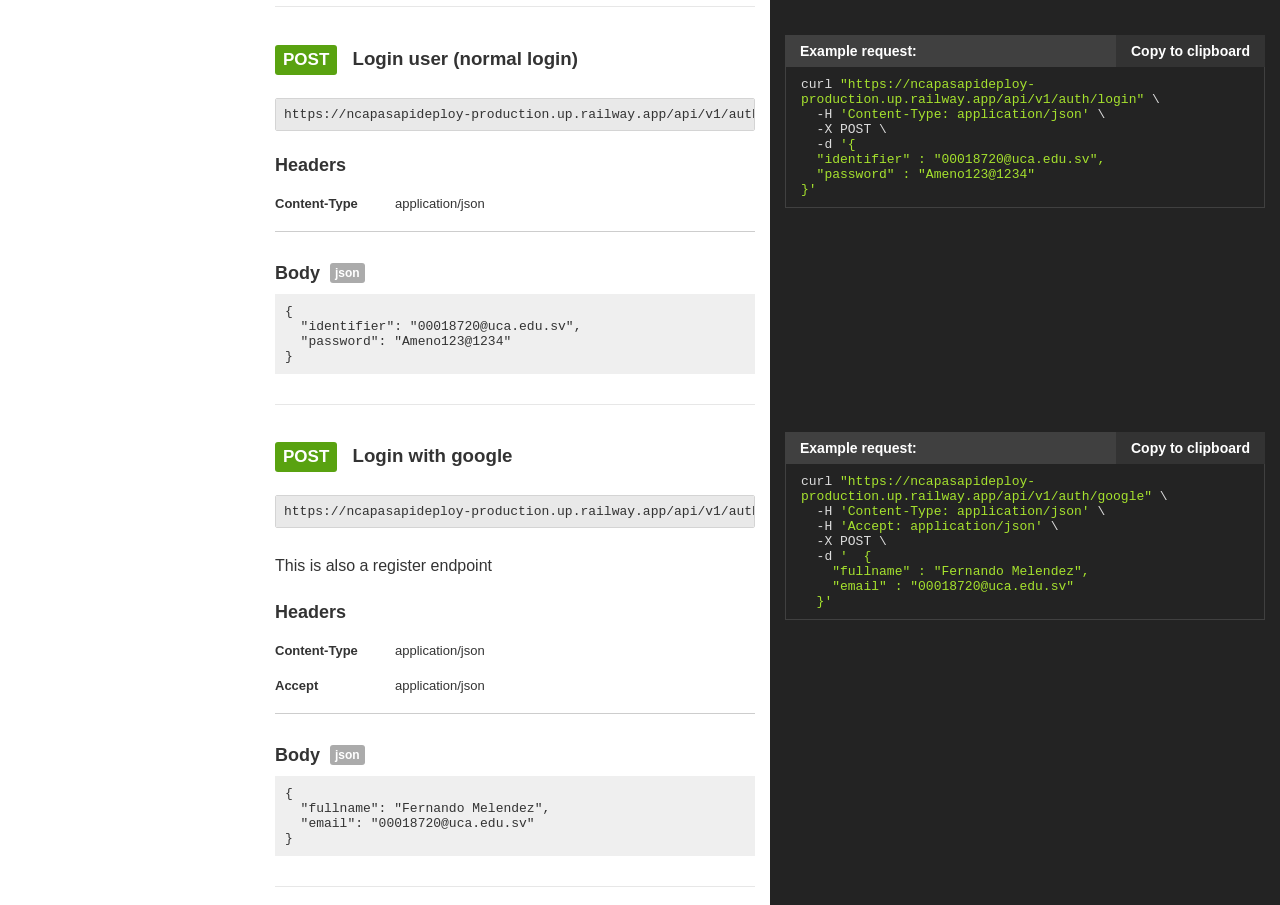
==== commit 61e6e26c: ":rocket: Update base url twice" ====
--- a/index.html
+++ b/index.html
@@ -4,14 +4,14 @@
   <meta charset="utf8">
   <meta name="generator" content="Insomnia Documenter v0.4.1">
   <meta name="viewport" content="width=device-width, user-scalable=no">
-  <link rel="shortcut icon" href="C:/Users/ferme/OneDrive/Escritorio/documentation/favicon.ico">
-  <link rel="stylesheet" href="C:/Users/ferme/OneDrive/Escritorio/documentation/bundle.css">
-  <script defer src="C:/Users/ferme/OneDrive/Escritorio/documentation/bundle.js"></script>
+  <link rel="shortcut icon" href="favicon.ico">
+  <link rel="stylesheet" href="bundle.css">
+  <script defer src="bundle.js"></script>
   <link href="https://stackpath.bootstrapcdn.com/font-awesome/4.7.0/css/font-awesome.min.css" rel="stylesheet"
     integrity="sha384-wvfXpqpZZVQGK6TAh5PVlGOfQNHSoD2xbE+QkPxCAFlNEevoEH3Sl0sibVcOQVnN" crossorigin="anonymous">
 </head>
 <body>
   <noscript>In order to view this documentation page, you have to enable JavaScript in your web browser.</noscript>
-  <div id="app" data-root="C:/Users/ferme/OneDrive/Escritorio/documentation"></div>
+  <div id="app" data-root=""></div>
 </body>
 </html>
--- a/bundle.css
+++ b/bundle.css
@@ -0,0 +1,15 @@
+.item.svelte-u114qp{cursor:default;height:var(--height, 42px);line-height:var(--height, 42px);padding:var(--itemPadding, 0 20px);color:var(--itemColor, inherit);text-overflow:ellipsis;overflow:hidden;white-space:nowrap}.groupHeader.svelte-u114qp{text-transform:var(--groupTitleTextTransform, uppercase)}.groupItem.svelte-u114qp{padding-left:var(--groupItemPaddingLeft, 40px)}.item.svelte-u114qp:active{background:var(--itemActiveBackground, #b9daff)}.item.active.svelte-u114qp{background:var(--itemIsActiveBG, #007aff);color:var(--itemIsActiveColor, #fff)}.item.first.svelte-u114qp{border-radius:var(--itemFirstBorderRadius, 4px 4px 0 0)}.item.hover.svelte-u114qp:not(.active){background:var(--itemHoverBG, #e7f2ff)}
+.listContainer.svelte-1rmpqnb{box-shadow:var(--listShadow, 0 2px 3px 0 rgba(44, 62, 80, 0.24));border-radius:var(--listBorderRadius, 4px);max-height:var(--listMaxHeight, 250px);overflow-y:auto;background:var(--listBackground, #fff)}.virtualList.svelte-1rmpqnb{height:var(--virtualListHeight, 200px)}.listGroupTitle.svelte-1rmpqnb{color:var(--groupTitleColor, #8f8f8f);cursor:default;font-size:var(--groupTitleFontSize, 12px);font-weight:var(--groupTitleFontWeight, 600);height:var(--height, 42px);line-height:var(--height, 42px);padding:var(--groupTitlePadding, 0 20px);text-overflow:ellipsis;overflow-x:hidden;white-space:nowrap;text-transform:var(--groupTitleTextTransform, uppercase)}.empty.svelte-1rmpqnb{text-align:var(--listEmptyTextAlign, center);padding:var(--listEmptyPadding, 20px 0);color:var(--listEmptyColor, #78848F)}
+.multiSelectItem.svelte-1k6n0vy.svelte-1k6n0vy{background:var(--multiItemBG, #EBEDEF);margin:var(--multiItemMargin, 5px 5px 0 0);border-radius:var(--multiItemBorderRadius, 16px);height:var(--multiItemHeight, 32px);line-height:var(--multiItemHeight, 32px);display:flex;cursor:default;padding:var(--multiItemPadding, 0 10px 0 15px);max-width:100%}.multiSelectItem_label.svelte-1k6n0vy.svelte-1k6n0vy{margin:var(--multiLabelMargin, 0 5px 0 0);overflow:hidden;text-overflow:ellipsis;white-space:nowrap}.multiSelectItem.svelte-1k6n0vy.svelte-1k6n0vy:hover,.multiSelectItem.active.svelte-1k6n0vy.svelte-1k6n0vy{background-color:var(--multiItemActiveBG, #006FFF);color:var(--multiItemActiveColor, #fff)}.multiSelectItem.disabled.svelte-1k6n0vy.svelte-1k6n0vy:hover{background:var(--multiItemDisabledHoverBg, #EBEDEF);color:var(--multiItemDisabledHoverColor, #C1C6CC)}.multiSelectItem_clear.svelte-1k6n0vy.svelte-1k6n0vy{border-radius:var(--multiClearRadius, 50%);background:var(--multiClearBG, #52616F);min-width:var(--multiClearWidth, 16px);max-width:var(--multiClearWidth, 16px);height:var(--multiClearHeight, 16px);position:relative;top:var(--multiClearTop, 8px);text-align:var(--multiClearTextAlign, center);padding:var(--multiClearPadding, 1px)}.multiSelectItem_clear.svelte-1k6n0vy.svelte-1k6n0vy:hover,.active.svelte-1k6n0vy .multiSelectItem_clear.svelte-1k6n0vy{background:var(--multiClearHoverBG, #fff)}.multiSelectItem_clear.svelte-1k6n0vy:hover svg.svelte-1k6n0vy,.active.svelte-1k6n0vy .multiSelectItem_clear svg.svelte-1k6n0vy{fill:var(--multiClearHoverFill, #006FFF)}.multiSelectItem_clear.svelte-1k6n0vy svg.svelte-1k6n0vy{fill:var(--multiClearFill, #EBEDEF);vertical-align:top}
+.selectContainer.svelte-l63srs.svelte-l63srs{--padding:0 16px;border:var(--border, 1px solid #d8dbdf);border-radius:var(--borderRadius, 3px);height:var(--height, 42px);position:relative;display:flex;align-items:center;padding:var(--padding);background:var(--background, #fff)}.selectContainer.svelte-l63srs input.svelte-l63srs{cursor:default;border:none;color:var(--inputColor, #3f4f5f);height:var(--height, 42px);line-height:var(--height, 42px);padding:var(--inputPadding, var(--padding));width:100%;background:transparent;font-size:var(--inputFontSize, 14px);letter-spacing:var(--inputLetterSpacing, -0.08px);position:absolute;left:var(--inputLeft, 0)}.selectContainer.svelte-l63srs input.svelte-l63srs::placeholder{color:var(--placeholderColor, #78848f);opacity:var(--placeholderOpacity, 1)}.selectContainer.svelte-l63srs input.svelte-l63srs:focus{outline:none}.selectContainer.svelte-l63srs.svelte-l63srs:hover{border-color:var(--borderHoverColor, #b2b8bf)}.selectContainer.focused.svelte-l63srs.svelte-l63srs{border-color:var(--borderFocusColor, #006fe8)}.selectContainer.disabled.svelte-l63srs.svelte-l63srs{background:var(--disabledBackground, #ebedef);border-color:var(--disabledBorderColor, #ebedef);color:var(--disabledColor, #c1c6cc)}.selectContainer.disabled.svelte-l63srs input.svelte-l63srs::placeholder{color:var(--disabledPlaceholderColor, #c1c6cc);opacity:var(--disabledPlaceholderOpacity, 1)}.selectedItem.svelte-l63srs.svelte-l63srs{line-height:var(--height, 42px);height:var(--height, 42px);overflow-x:hidden;padding:var(--selectedItemPadding, 0 20px 0 0)}.selectedItem.svelte-l63srs.svelte-l63srs:focus{outline:none}.clearSelect.svelte-l63srs.svelte-l63srs{position:absolute;right:var(--clearSelectRight, 10px);top:var(--clearSelectTop, 11px);bottom:var(--clearSelectBottom, 11px);width:var(--clearSelectWidth, 20px);color:var(--clearSelectColor, #c5cacf);flex:none !important}.clearSelect.svelte-l63srs.svelte-l63srs:hover{color:var(--clearSelectHoverColor, #2c3e50)}.selectContainer.focused.svelte-l63srs .clearSelect.svelte-l63srs{color:var(--clearSelectFocusColor, #3f4f5f)}.indicator.svelte-l63srs.svelte-l63srs{position:absolute;right:var(--indicatorRight, 10px);top:var(--indicatorTop, 11px);width:var(--indicatorWidth, 20px);height:var(--indicatorHeight, 20px);color:var(--indicatorColor, #c5cacf)}.indicator.svelte-l63srs svg.svelte-l63srs{display:inline-block;fill:var(--indicatorFill, currentcolor);line-height:1;stroke:var(--indicatorStroke, currentcolor);stroke-width:0}.spinner.svelte-l63srs.svelte-l63srs{position:absolute;right:var(--spinnerRight, 10px);top:var(--spinnerLeft, 11px);width:var(--spinnerWidth, 20px);height:var(--spinnerHeight, 20px);color:var(--spinnerColor, #51ce6c);animation:svelte-l63srs-rotate 0.75s linear infinite}.spinner_icon.svelte-l63srs.svelte-l63srs{display:block;height:100%;transform-origin:center center;width:100%;position:absolute;top:0;bottom:0;left:0;right:0;margin:auto;-webkit-transform:none}.spinner_path.svelte-l63srs.svelte-l63srs{stroke-dasharray:90;stroke-linecap:round}.multiSelect.svelte-l63srs.svelte-l63srs{display:flex;padding:var(--multiSelectPadding, 0 35px 0 16px);height:auto;flex-wrap:wrap;align-items:stretch}.multiSelect.svelte-l63srs>.svelte-l63srs{flex:1 1 50px}.selectContainer.multiSelect.svelte-l63srs input.svelte-l63srs{padding:var(--multiSelectInputPadding, 0);position:relative;margin:var(--multiSelectInputMargin, 0)}.hasError.svelte-l63srs.svelte-l63srs{border:var(--errorBorder, 1px solid #ff2d55);background:var(--errorBackground, #fff)}@keyframes svelte-l63srs-rotate{100%{transform:rotate(360deg)}}
+.selection.svelte-17yna57{text-overflow:ellipsis;overflow-x:hidden;white-space:nowrap}
+svelte-virtual-list-viewport.svelte-8nn5yg{position:relative;overflow-y:auto;-webkit-overflow-scrolling:touch;display:block}svelte-virtual-list-contents.svelte-8nn5yg,svelte-virtual-list-row.svelte-8nn5yg{display:block}svelte-virtual-list-row.svelte-8nn5yg{overflow:hidden}
+.hljs{display:block;overflow-x:auto;padding:0.5em;background:#272822;color:#ddd}.hljs-tag,.hljs-keyword,.hljs-selector-tag,.hljs-literal,.hljs-strong,.hljs-name{color:#f92672}.hljs-code{color:#66d9ef}.hljs-class .hljs-title{color:white}.hljs-attribute,.hljs-symbol,.hljs-regexp,.hljs-link{color:#bf79db}.hljs-string,.hljs-bullet,.hljs-subst,.hljs-title,.hljs-section,.hljs-emphasis,.hljs-type,.hljs-built_in,.hljs-builtin-name,.hljs-selector-attr,.hljs-selector-pseudo,.hljs-addition,.hljs-variable,.hljs-template-tag,.hljs-template-variable{color:#a6e22e}.hljs-comment,.hljs-quote,.hljs-deletion,.hljs-meta{color:#75715e}.hljs-keyword,.hljs-selector-tag,.hljs-literal,.hljs-doctag,.hljs-title,.hljs-section,.hljs-type,.hljs-selector-id{font-weight:bold}html,body{position:relative;width:100%}body{color:#333;margin:0;box-sizing:border-box;font-family:-apple-system, BlinkMacSystemFont, "Segoe UI", Roboto, Oxygen-Sans, Ubuntu, Cantarell, "Helvetica Neue", sans-serif}h1{font-size:36px}h1,h2,h3,h4{font-weight:normal;margin:0;padding:10px 0}hr{border:none;display:block;height:1px;background:#e7e7e7}a{color:#0064c8;text-decoration:none}a:hover{text-decoration:underline}label{display:block}input,button,select,textarea{font-family:inherit;font-size:inherit;padding:0.4em;margin:0 0 0.5em 0;box-sizing:border-box;border:1px solid #ccc;border-radius:2px}input:disabled{color:#ccc}input[type="range"]{height:0}button{color:#333;background-color:#f4f4f4;outline:none}button:active{background-color:#ddd}button:focus{background-color:#666}.row{display:flex;height:100%}.left,.right{box-sizing:border-box;padding:10px 15px;flex:1;min-width:50%}.left{transition-duration:.2s;transition-timing-function:cubic-bezier(0.4, 0, 0.2, 1);transition-property:min-width;will-change:transform}.right{background:#232323;color:#fff;max-width:0}.wrapper.hide-right .left{min-width:100%}.sidebar-list-link{display:block;padding:5px 15px;margin-bottom:5px;text-decoration:none;color:#222;border-top-left-radius:5px;border-bottom-left-radius:5px}.sidebar-list-link:hover{background:rgba(0, 0, 0, 0.05);text-decoration:none}.sidebar-list-link.expanded{background:rgba(0, 0, 0, 0.1)}.sidebar-list-link::before,.sidebar-list-link span,.sidebar-list-link strong{display:inline-block;vertical-align:middle}.sidebar-list-link::before{margin-right:7px}.sidebar-list-link strong{font-size:11px;margin-right:5px}.sidebar-list-link strong.get{color:#7d69cb}.sidebar-list-link strong.post{color:#59a210}.sidebar-list-link strong.put{color:#ff9a1f}.sidebar-list-link strong.patch{color:#d07502}.sidebar-list-link strong.delete{color:#d04444}.sidebar-list-link strong.options,.sidebar-list-link strong.head{color:#1c90b4}.request-title{font-weight:600}.request-title strong{display:inline-block;padding:5px 8px;text-transform:uppercase;color:#fff;border-radius:3px;margin-right:10px;font-size:17px;background:#1c90b4}.request-title strong.get{background:#7d69cb}.request-title strong.post{background:#59a210}.request-title strong.put{background:#ff9a1f}.request-title strong.patch{background:#d07502}.request-title strong.delete{background:#d04444}.hljs{padding:0;background:transparent}.description{overflow-x:auto}.description code,.description pre{background:#eee;text-shadow:0 1px #fff;padding:0 .3em;white-space:pre-wrap;overflow-wrap:break-word}.description pre{padding:10px 15px}.description pre code{padding:0}.language-selector .selectContainer{transition:background 150ms linear}.language-selector .selectContainer:hover{background:#454545}.language-selector .selectContainer *{cursor:pointer !important}.table pre{margin:0;background:#efefef;padding:10px;white-space:pre-wrap;overflow-wrap:break-word}.tables .table:last-child{border-bottom:none !important}.hamburger-toggler{display:none}.example-toggler{margin-right:32px;font-size:1.7em;position:relative;color:#6a57d5;bottom:2px}.example-toggler.inactive{color:#c9c9c9}.env-variable{font-weight:bold;color:white;margin:0 1px;background-color:#414141;padding:2px 6px;border-radius:3px}table{background:#fff;border:solid 1px #ddd;margin-bottom:1.25rem;width:100%;border-collapse:collapse}table thead,table tfoot{background:#f5f5f5}table th,table td{color:#222222;padding:0.5rem}table tr:nth-of-type(even){background:#F9F9F9}@media only screen and (max-width: 1000px){aside{display:none}.content{margin-left:0 !important}.row{display:block}.left,.right{width:auto;max-width:100%}.right{padding:0}.language-selector{padding:10px}.language-selector select{margin:0}header .environment span{display:none}header .title{font-size:18px !important}header .logo{margin-left:0 !important;padding:0 !important}header .environment{padding:0 5px !important}header .run,header .example-toggler{display:none !important}.hamburger-toggler{display:inline-block;padding:15px}}header{box-sizing:border-box;position:fixed;top:0;left:0;right:0;border-bottom:1px solid #dedede;background:#fff;z-index:10000;display:flex;justify-content:space-between;height:60px;overflow:hidden}header .header-left,header .header-right{display:flex;align-items:center;flex-wrap:wrap}header .title{padding:0 10px;margin:0;font-size:22px;font-weight:600;display:inline-block;vertical-align:middle}header .hamburger-toggler{vertical-align:middle;font-size:22px;color:#000;cursor:pointer}header .logo{display:inline-block;vertical-align:middle;padding:0 5px;margin-left:30px;width:48px;height:48px}header .logo img{width:100%;height:100%}header .environment{font-size:13px;padding:0 30px;display:inline-block;vertical-align:middle}header .environment select{margin-bottom:0}header .run{display:inline-block;vertical-align:middle}.example-toggler{cursor:pointer}.wrapper{margin-top:60px}
+.error-page.svelte-19j2wr5{width:760px;margin:60px auto 0}@media only screen and ( max-width: 760px ){.error-page.svelte-19j2wr5{width:auto;padding:15px}}
+.content.svelte-1jbhgwi{margin-left:260px;overflow-x:hidden}.language-selector.svelte-1jbhgwi{text-align:center}.language-selector.svelte-1jbhgwi{--background:#555;--color:#fff;--listBackground:#343434;--itemHoverBG:#121212;--itemIsActiveBG:#6a57d5;--listMaxHeight:auto;--border:none}
+aside.svelte-dekk65{background:#f6f6f6;width:260px;position:fixed;top:60px;left:0;bottom:0;overflow:auto;text-overflow:clip;white-space:nowrap;z-index:10001}aside.visible.svelte-dekk65{display:block}
+.anchor.svelte-1qvssvw.svelte-1qvssvw{display:block;position:relative;top:-60px;visibility:hidden;height:0}pre.url.svelte-1qvssvw.svelte-1qvssvw{padding:8px;background:#e9e9e9;border:1px solid #d4d4d4;border-radius:2px;overflow-x:auto}.code-example.svelte-1qvssvw .header.svelte-1qvssvw{display:flex;justify-content:space-between;background:#404040;color:#fff;font-size:14px;font-weight:600}.code-example.svelte-1qvssvw .header .title.svelte-1qvssvw,.code-example.svelte-1qvssvw .header .copy span.svelte-1qvssvw{padding:8px 15px}.code-example.svelte-1qvssvw .header .copy span.svelte-1qvssvw{cursor:pointer;display:inline-block;text-decoration:none !important;color:#fff;background:#333}.code-example.svelte-1qvssvw pre.svelte-1qvssvw{padding:10px 15px;border:1px solid #404040;border-top:0;margin:0;white-space:pre-wrap;overflow-x:auto}.example-response.svelte-1qvssvw.svelte-1qvssvw{margin-top:25px}.example-response.default.svelte-1qvssvw .header.svelte-1qvssvw{background:#675bc0}.example-response.default.svelte-1qvssvw pre.svelte-1qvssvw{border-color:#675bc0}.example-response.info.svelte-1qvssvw .header.svelte-1qvssvw{background:#3949ab}.example-response.info.svelte-1qvssvw pre.svelte-1qvssvw{border-color:#3949ab}.example-response.success.svelte-1qvssvw .header.svelte-1qvssvw{background:#43a047}.example-response.success.svelte-1qvssvw pre.svelte-1qvssvw{border-color:#43a047}.example-response.redirect.svelte-1qvssvw .header.svelte-1qvssvw{background:#6d4c41}.example-response.redirect.svelte-1qvssvw pre.svelte-1qvssvw{border-color:#6d4c41}.example-response.client-error.svelte-1qvssvw .header.svelte-1qvssvw{background:#fb8c00}.example-response.client-error.svelte-1qvssvw pre.svelte-1qvssvw{border-color:#fb8c00}.example-response.server-error.svelte-1qvssvw .header.svelte-1qvssvw{background:#e53935}.example-response.server-error.svelte-1qvssvw pre.svelte-1qvssvw{border-color:#e53935}
+.table.svelte-t9o7qk.svelte-t9o7qk{padding:10px 0;border-bottom:1px solid #cdcdcd;margin-bottom:20px}.table.svelte-t9o7qk .header.svelte-t9o7qk{font-size:18px;font-weight:600;margin-bottom:10px}.table.svelte-t9o7qk .header span.svelte-t9o7qk,.table.svelte-t9o7qk .header .note.svelte-t9o7qk{display:inline-block;vertical-align:middle}.table.svelte-t9o7qk .header .note.svelte-t9o7qk{font-size:12px;margin-left:5px;padding:3px 5px;background:#ababab;border-radius:3px;color:#fff}.table.svelte-t9o7qk .row.svelte-t9o7qk{display:flex;justify-content:space-between;font-size:13px}.table.svelte-t9o7qk .row .name.svelte-t9o7qk,.table.svelte-t9o7qk .row .value.svelte-t9o7qk{padding:10px 0;overflow-wrap:break-word}.table.svelte-t9o7qk .row .name.svelte-t9o7qk{font-weight:600;min-width:25%}.table.svelte-t9o7qk .row .value.svelte-t9o7qk{width:75%}.table.svelte-t9o7qk .row.description.svelte-t9o7qk{color:#787878;margin-bottom:10px}
+.sidebar-list-link.svelte-dbizbl{cursor:pointer}.sidebar-list-link.svelte-dbizbl::before{font-family:FontAwesome;content:'\f07b'}.sidebar-list-link.expanded.svelte-dbizbl::before{content:'\f07c'}ul.svelte-dbizbl{list-style-type:none;padding-inline-start:15px;font-size:12px}
+
+/*# sourceMappingURL=bundle.css.map */
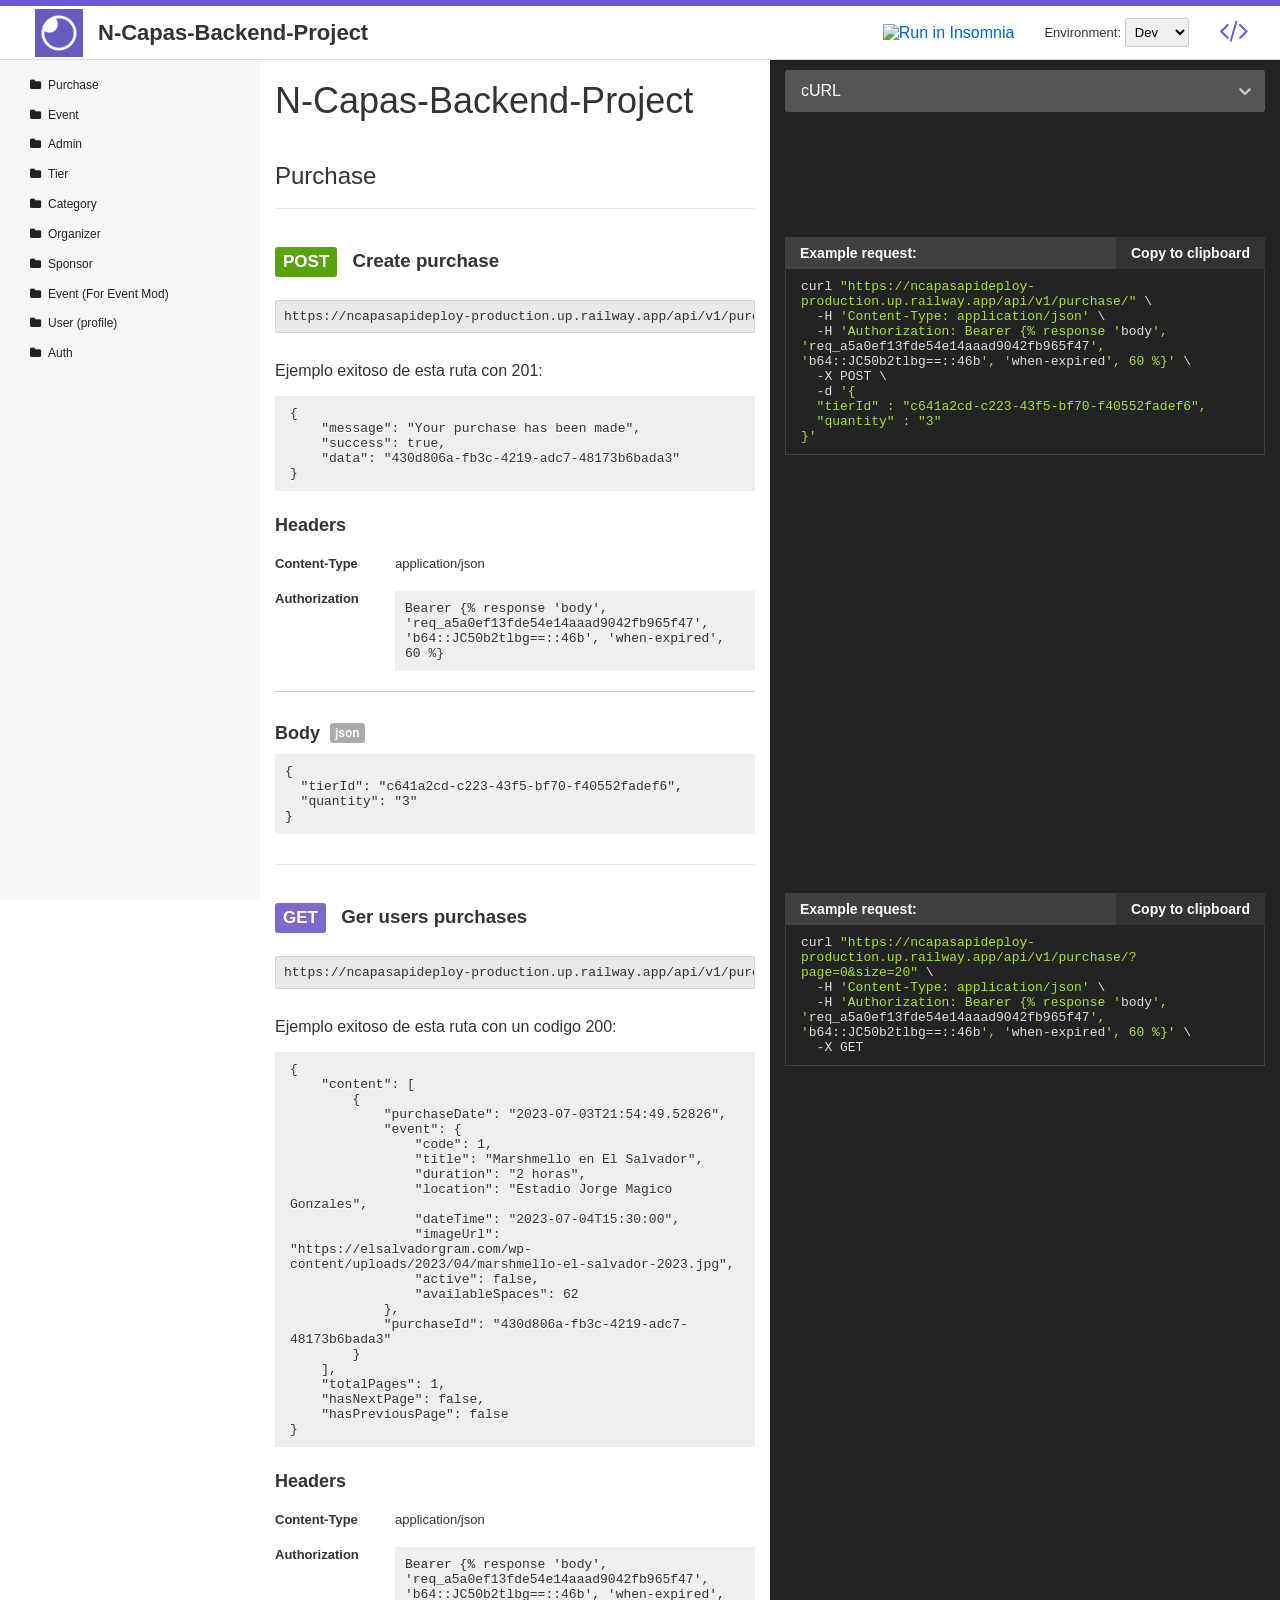
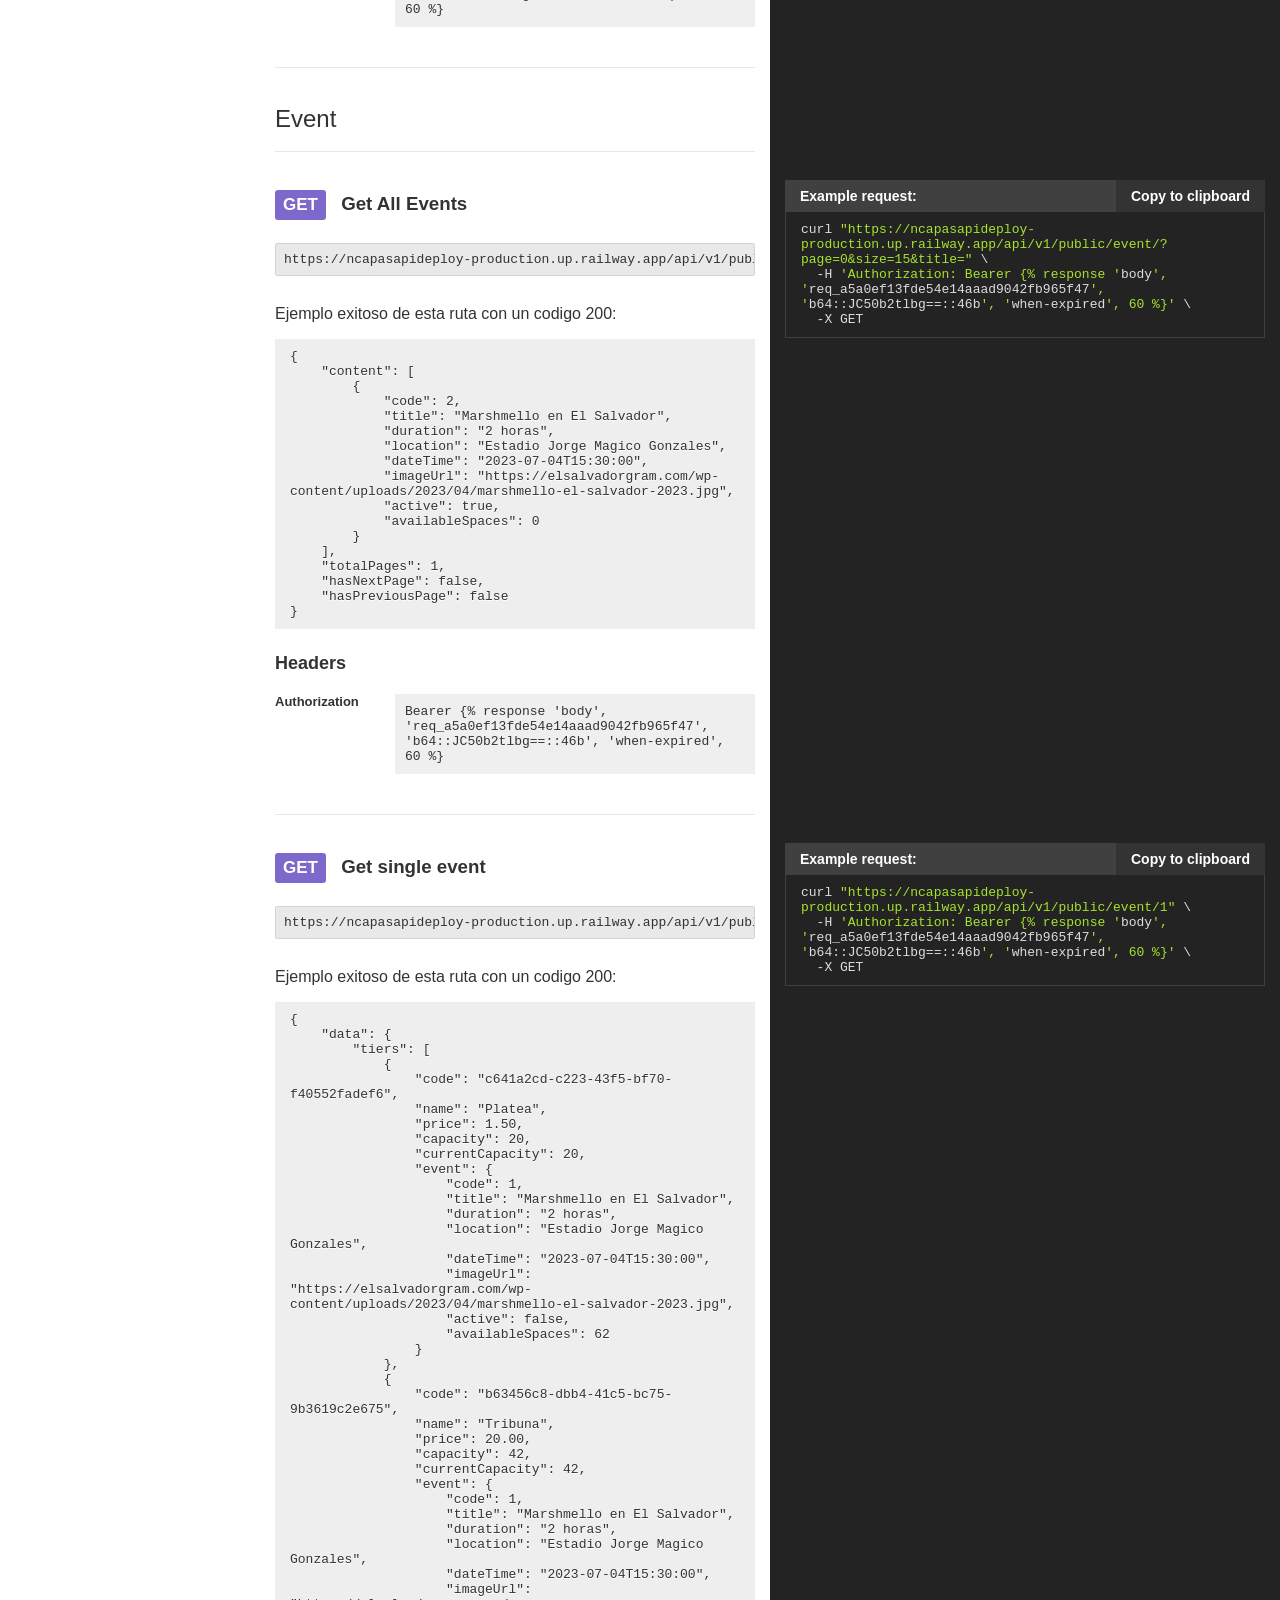
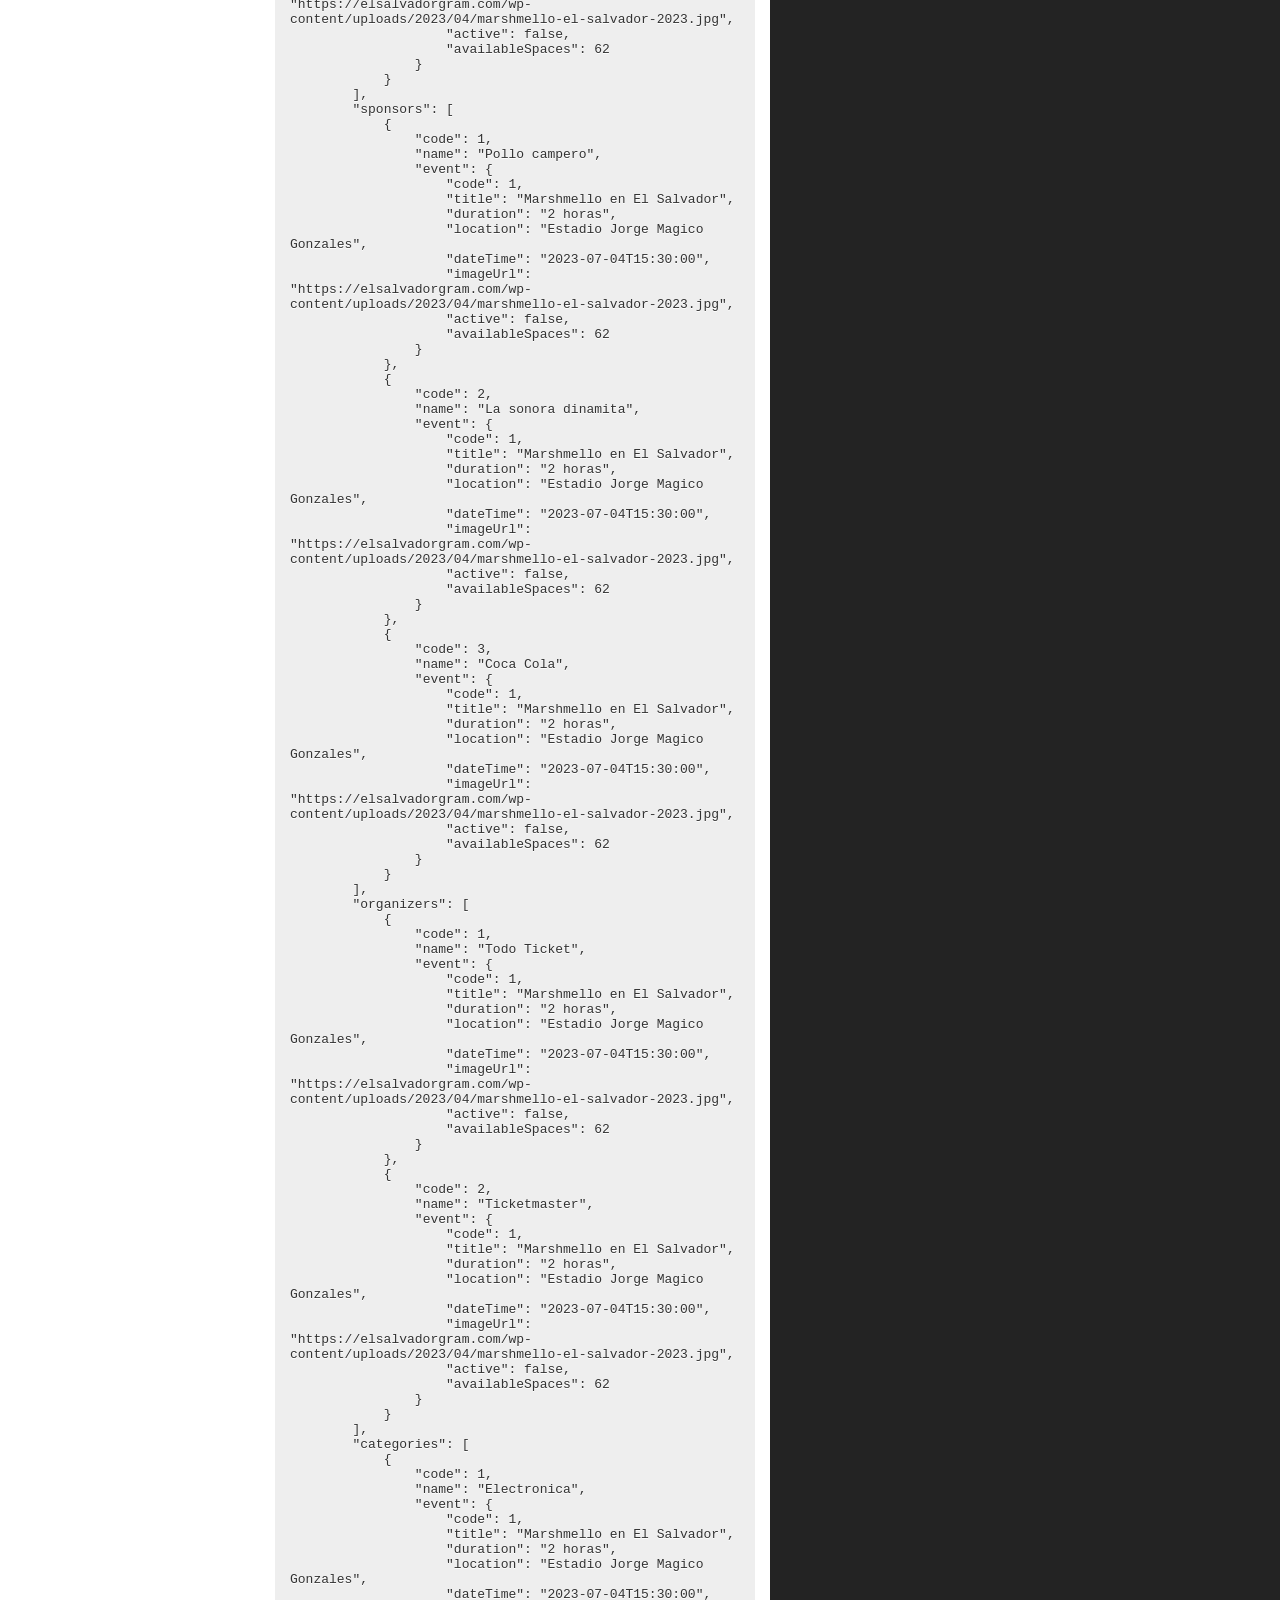
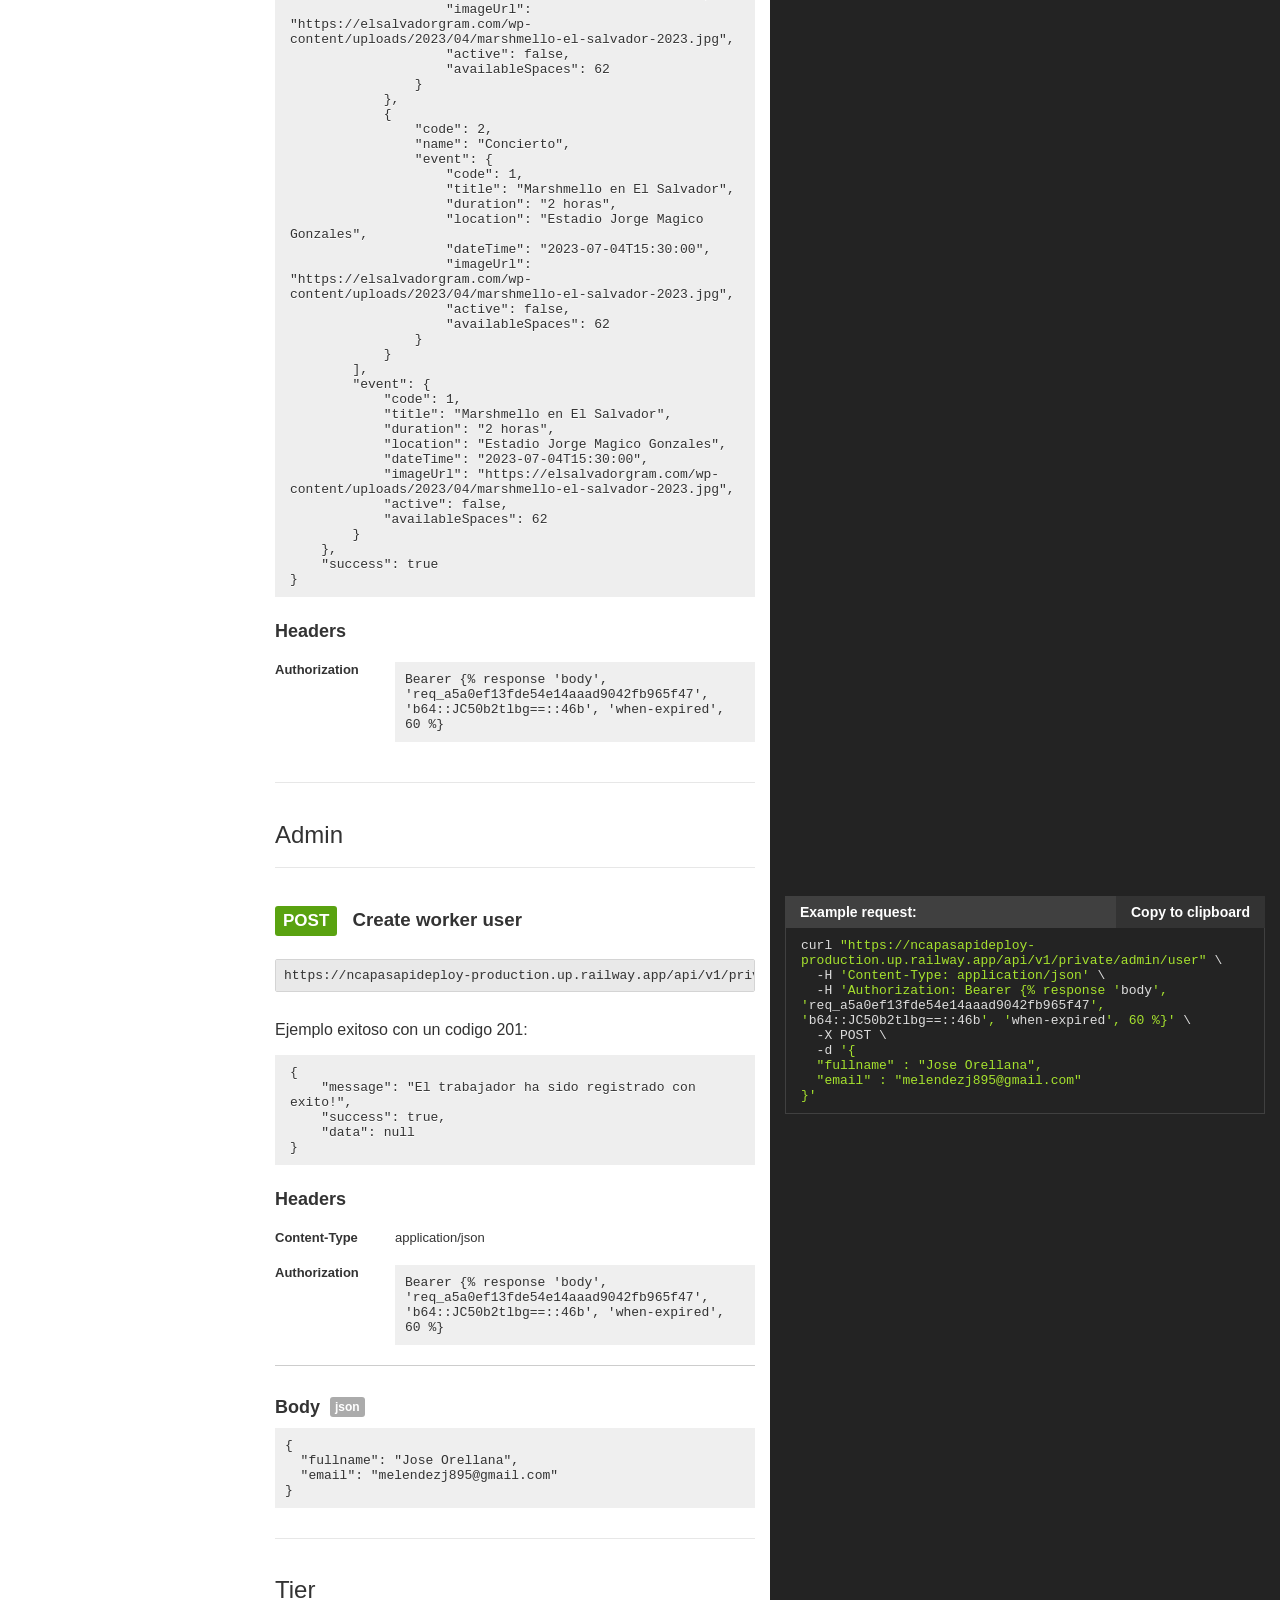
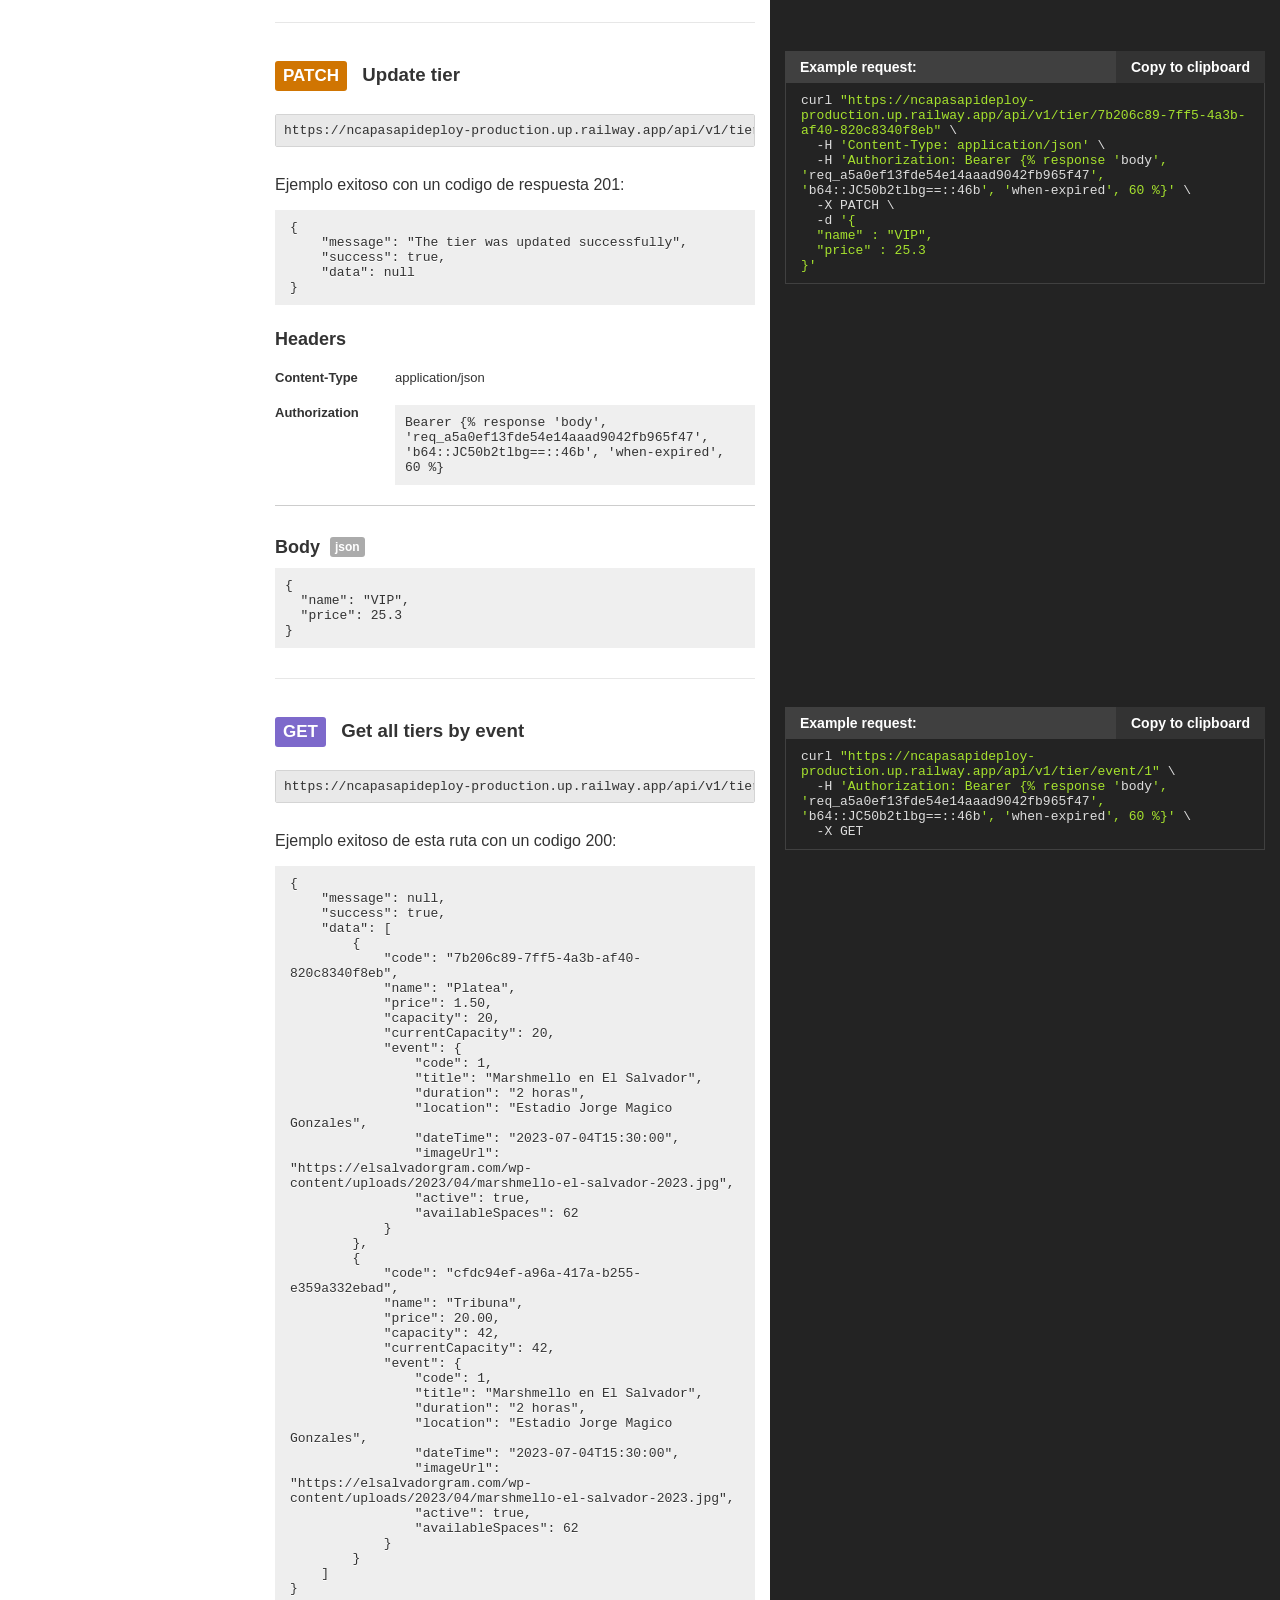
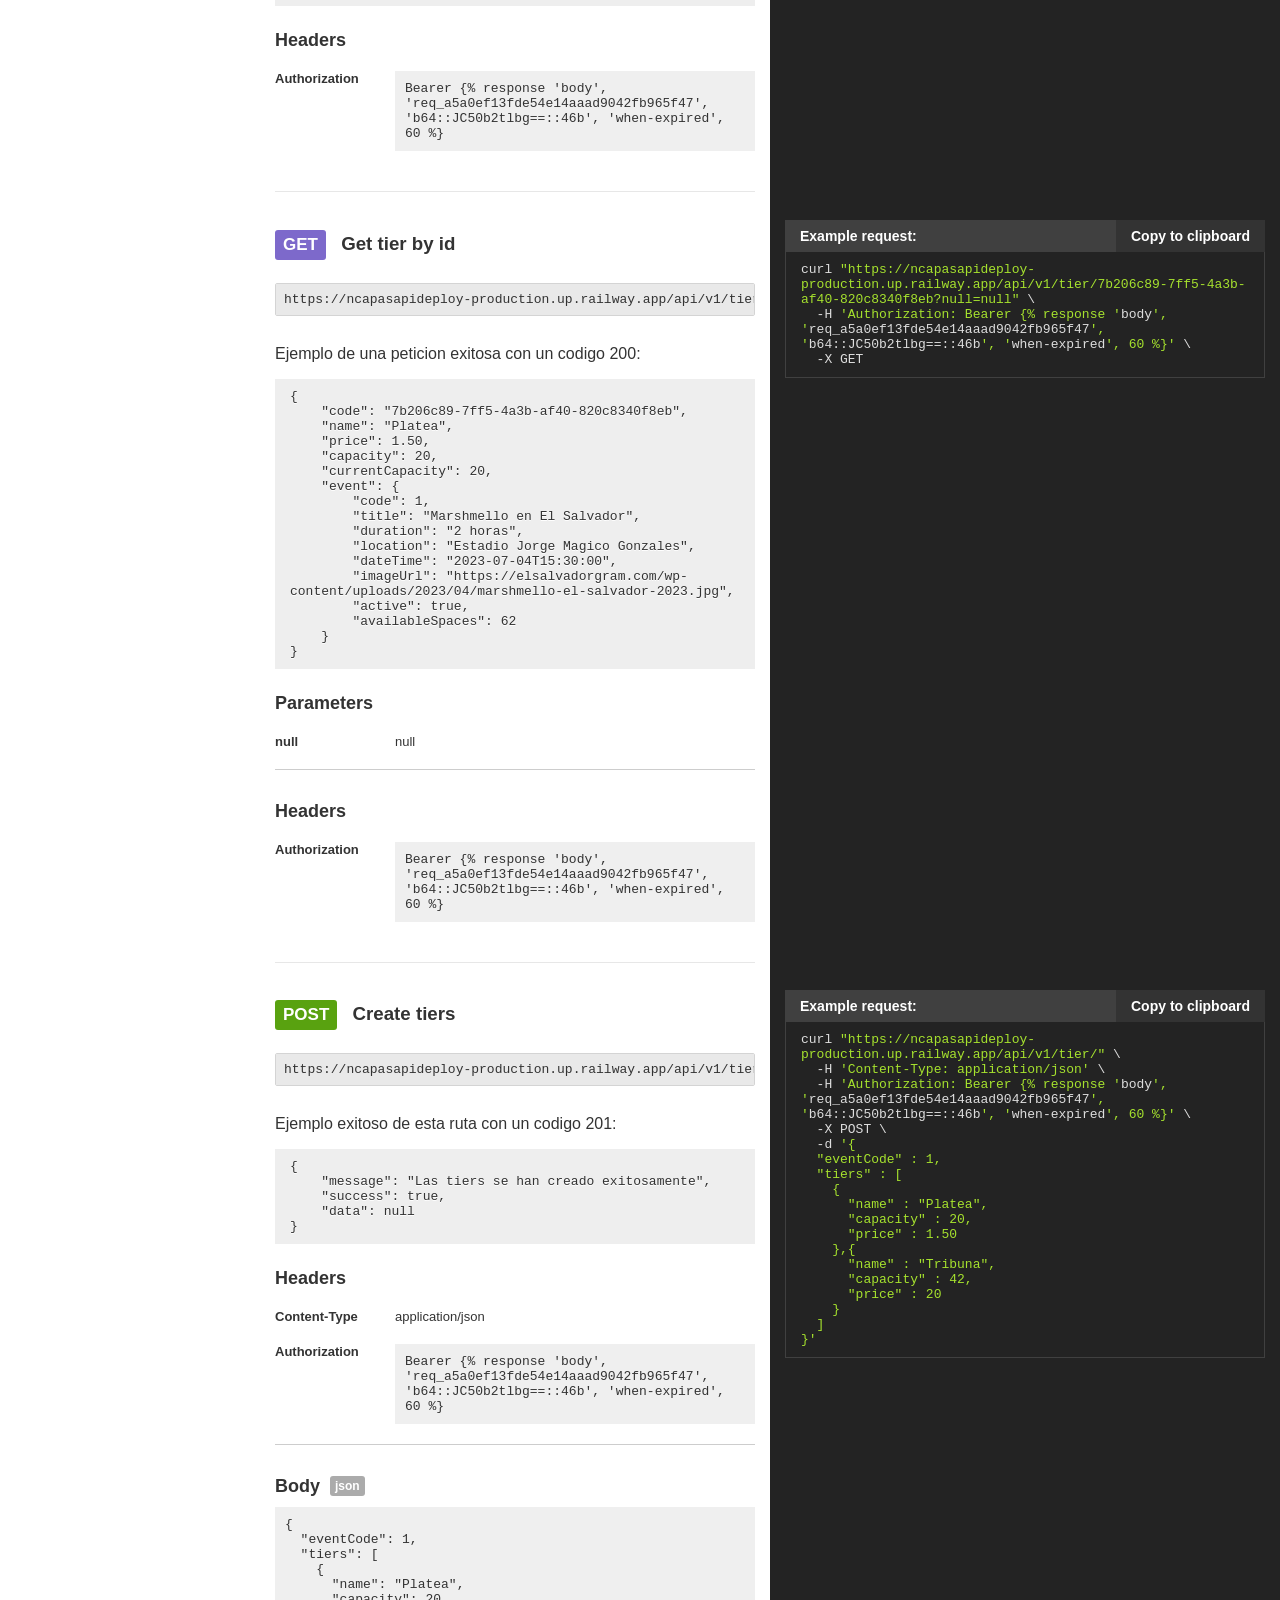
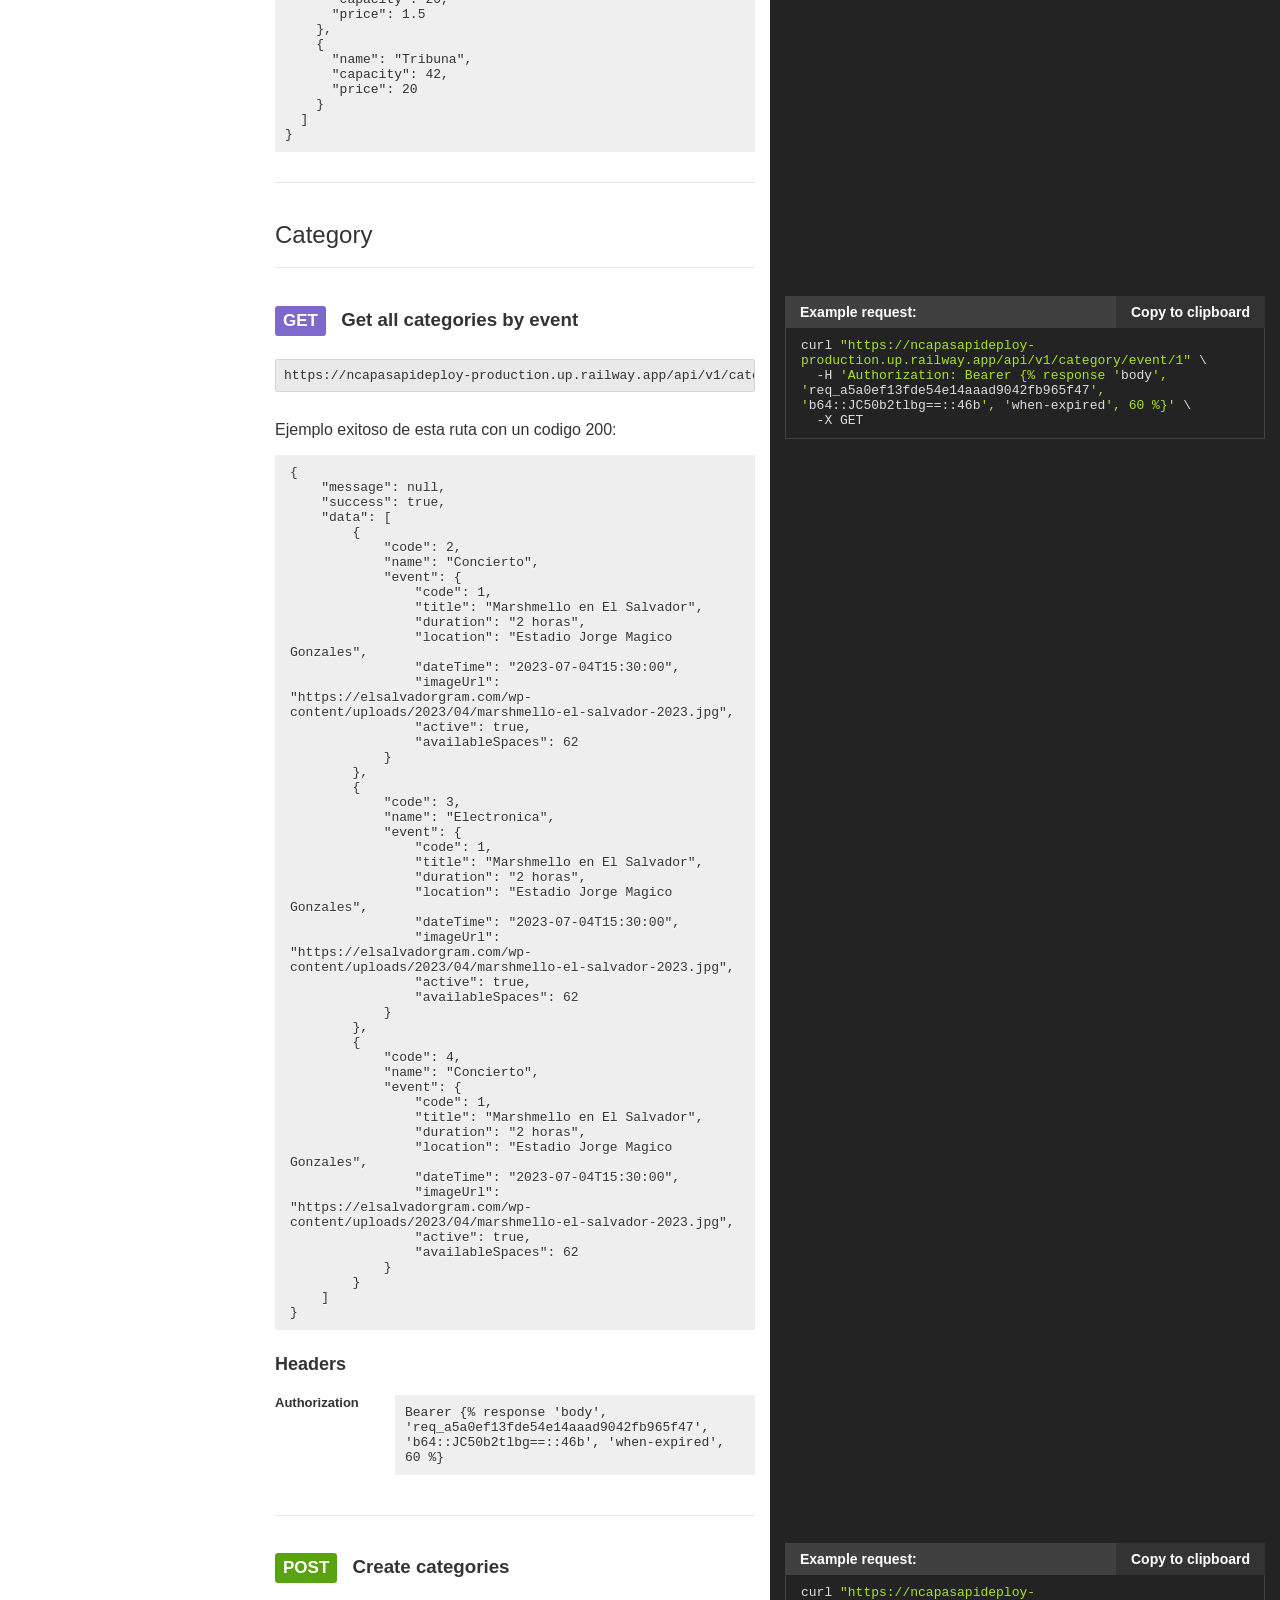
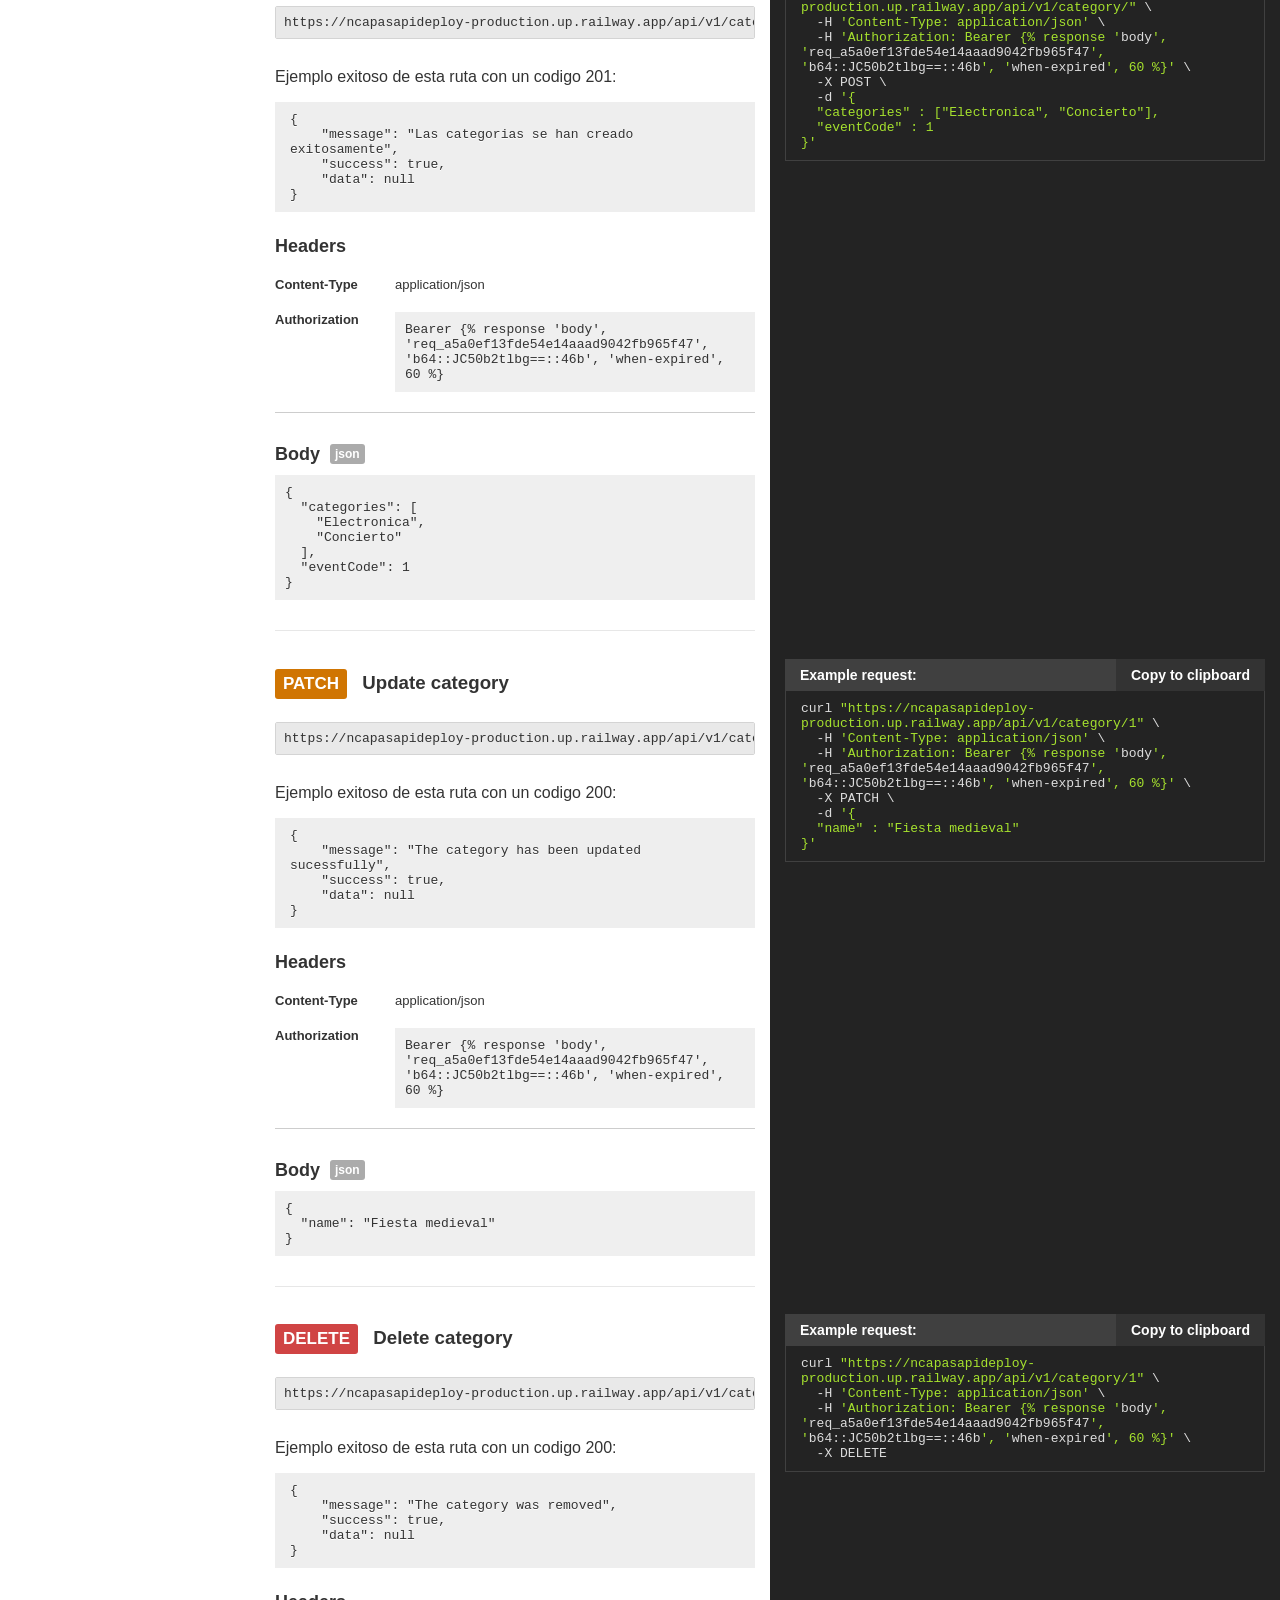
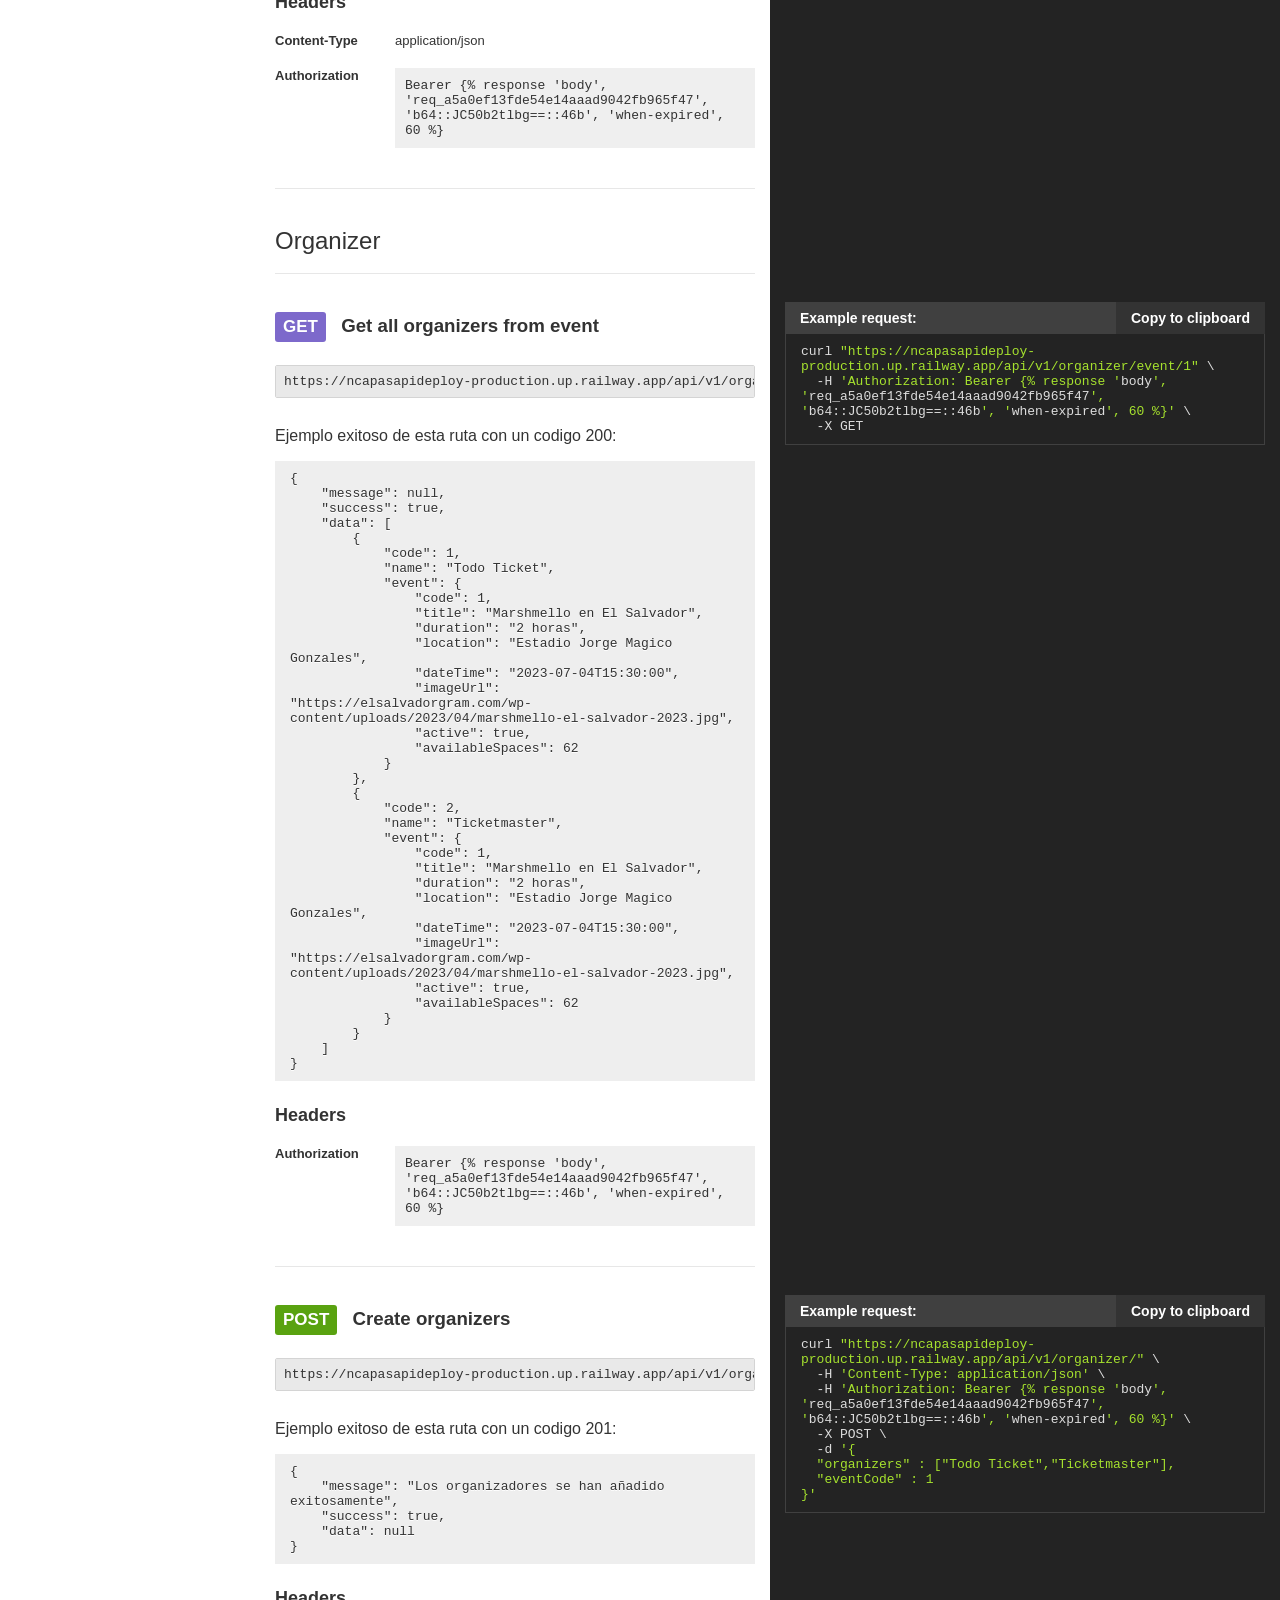
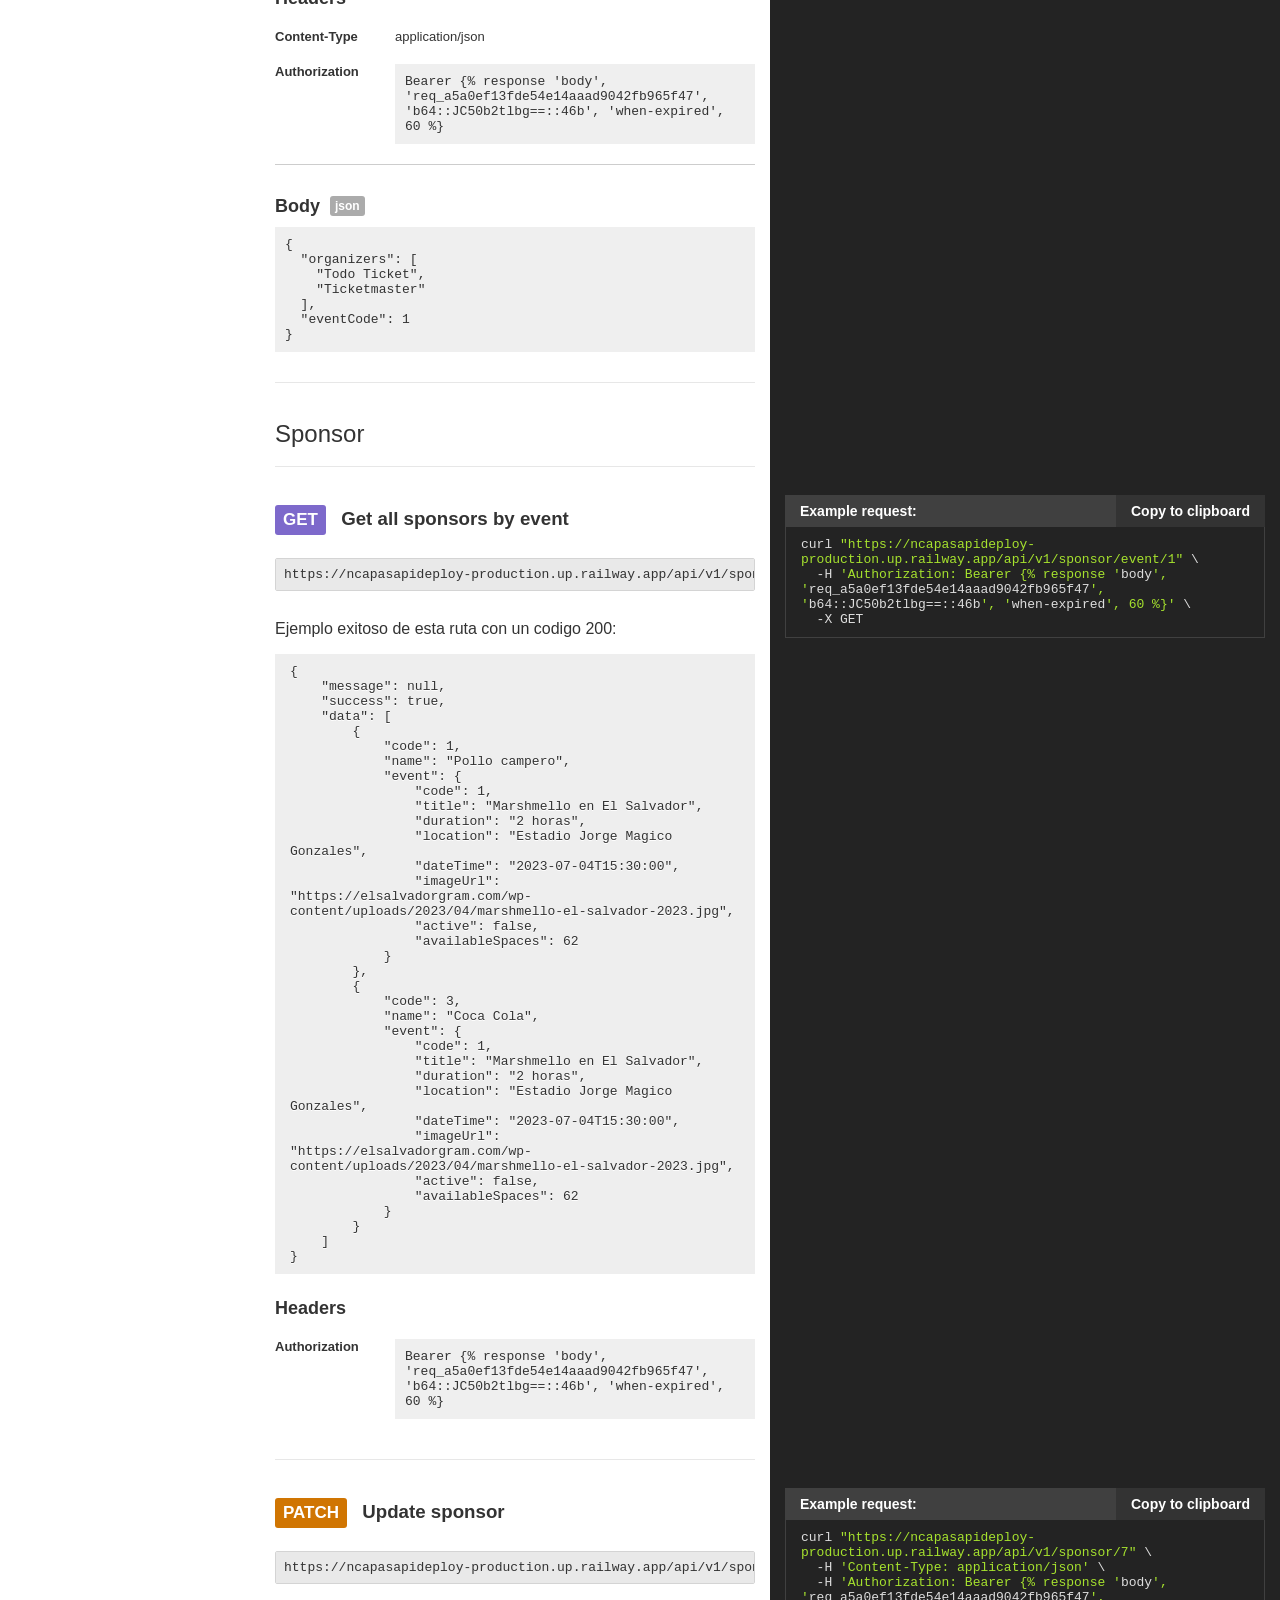
==== commit 1a0edea6: ":rocket: Trigger update documentation" ====
--- a/index.html
+++ b/index.html
@@ -13,5 +13,6 @@
 <body>
   <noscript>In order to view this documentation page, you have to enable JavaScript in your web browser.</noscript>
   <div id="app" data-root=""></div>
+  
 </body>
 </html>
